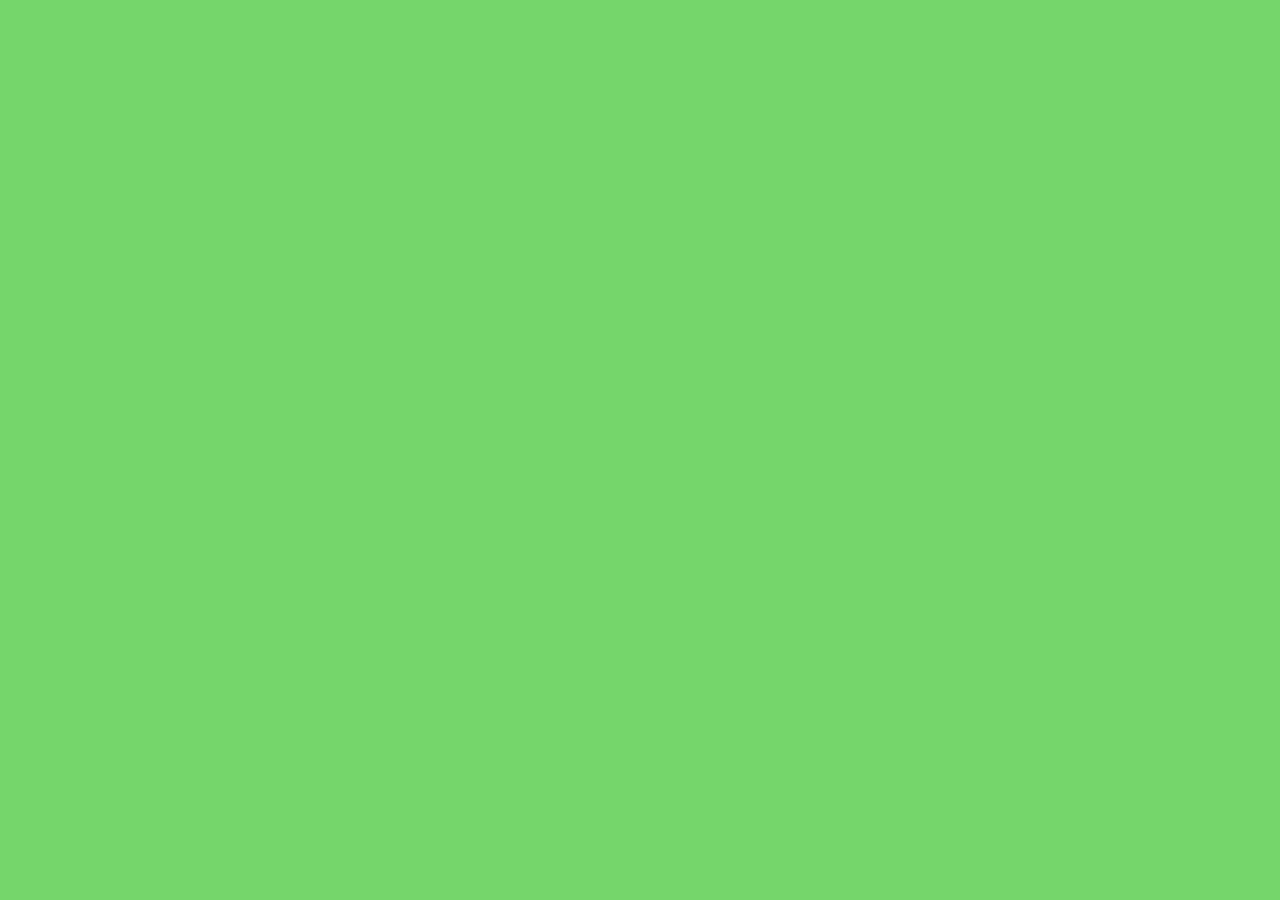
==== index.html @ c8e608a0 "Add files via upload" ====
<!DOCTYPE html>
<html lang="en">
<head>
  <meta charset="UTF-8">
  <meta name="viewport" content="width=device-width, initial-scale=1.0, viewport-fit=cover">
  <meta name="theme-color" content="#75d66b">
  <meta name="description" content="Animal Picture Guessing Game - an interactive English learning game for children ages 4-8">
  <title>Animal Adventure - Guess the Animal</title>
  <link rel="stylesheet" href="css/style.css">
</head>
<body>
  <main id="game-container" aria-label="Animal Picture Guessing Game"></main>

  <!-- Phaser is loaded from a public CDN. The game itself is hosted by your website. -->
  <script src="https://cdn.jsdelivr.net/npm/phaser@3.80.1/dist/phaser.min.js"></script>
  <script src="js/game.js"></script>
</body>
</html>
---- css/style.css ----
html, body {
  margin: 0;
  padding: 0;
  width: 100%;
  height: 100%;
  overflow: hidden;
  background: #75d66b;
  font-family: "Arial Rounded MT Bold", "Trebuchet MS", Arial, sans-serif;
}

body {
  -webkit-tap-highlight-color: transparent;
  touch-action: manipulation;
}

#game-container {
  width: 100vw;
  height: 100dvh;
  min-height: 100vh;
  display: flex;
  align-items: center;
  justify-content: center;
}

canvas {
  display: block;
  touch-action: manipulation;
}
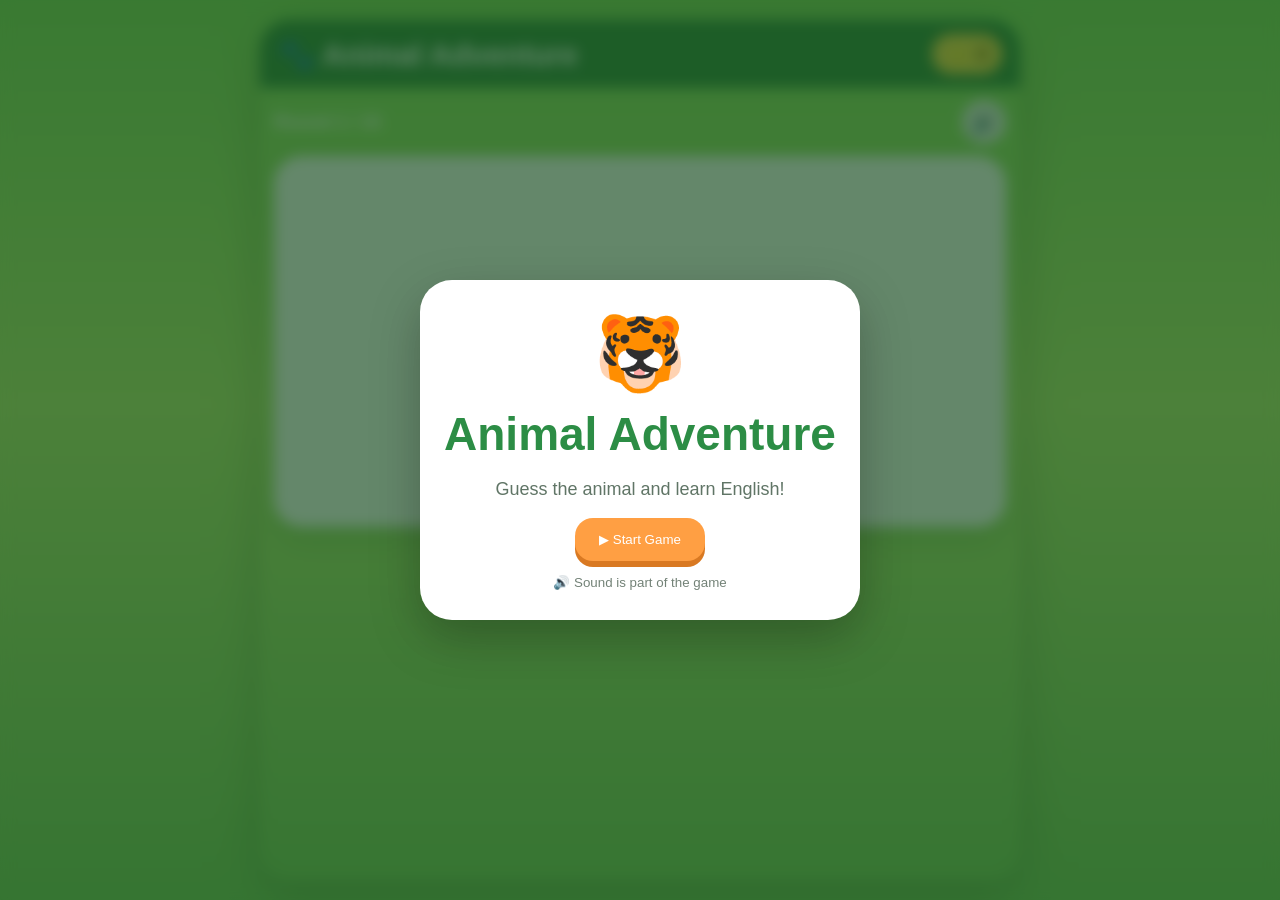
==== commit 135a8bf8: "Add files via upload" ====
--- a/index.html
+++ b/index.html
@@ -1,18 +1,38 @@
-<!DOCTYPE html>
+<!doctype html>
 <html lang="en">
 <head>
-  <meta charset="UTF-8">
-  <meta name="viewport" content="width=device-width, initial-scale=1.0, viewport-fit=cover">
-  <meta name="theme-color" content="#75d66b">
-  <meta name="description" content="Animal Picture Guessing Game - an interactive English learning game for children ages 4-8">
-  <title>Animal Adventure - Guess the Animal</title>
-  <link rel="stylesheet" href="css/style.css">
+<meta charset="UTF-8">
+<meta name="viewport" content="width=device-width,initial-scale=1,viewport-fit=cover">
+<meta name="theme-color" content="#58c957">
+<title>Animal Adventure 🐾</title>
+<link rel="stylesheet" href="css/style.css">
 </head>
 <body>
-  <main id="game-container" aria-label="Animal Picture Guessing Game"></main>
+<div class="game">
+<header><b>🐾 Animal Adventure</b><span>⭐ <strong id="score">0</strong></span></header>
+<main>
+<div class="progress"><span>Round <b id="round">1</b> / 10</span><button id="mute">🔊</button></div>
+<section class="card">
+<div id="art" class="art"></div>
+<button id="hear" class="hear">🔊 Hear the animal</button>
+<p>Listen and choose the correct word!</p>
+</section>
+<div id="answers" class="answers"></div>
+<div id="feedback" class="feedback"></div>
+</main>
+</div>
 
-  <!-- Phaser is loaded from a public CDN. The game itself is hosted by your website. -->
-  <script src="https://cdn.jsdelivr.net/npm/phaser@3.80.1/dist/phaser.min.js"></script>
-  <script src="js/game.js"></script>
-</body>
-</html>
+<div id="start" class="overlay"><div class="modal">
+<div class="big">🐯</div><h1>Animal Adventure</h1>
+<p>Guess the animal and learn English!</p>
+<button id="startBtn" class="primary">▶ Start Game</button>
+<small>🔊 Sound is part of the game</small>
+</div></div>
+
+<div id="done" class="overlay hidden"><div class="modal">
+<div id="stars" class="stars">⭐⭐⭐</div><h1>🎉 Great Job!</h1>
+<p id="message"></p><div class="final">Score: <b id="finalScore">0</b></div>
+<button id="again" class="primary">🔄 Play Again</button>
+</div></div>
+<script src="js/game.js"></script>
+</body></html>
--- a/css/style.css
+++ b/css/style.css
@@ -1,28 +1 @@
-html, body {
-  margin: 0;
-  padding: 0;
-  width: 100%;
-  height: 100%;
-  overflow: hidden;
-  background: #75d66b;
-  font-family: "Arial Rounded MT Bold", "Trebuchet MS", Arial, sans-serif;
-}
-
-body {
-  -webkit-tap-highlight-color: transparent;
-  touch-action: manipulation;
-}
-
-#game-container {
-  width: 100vw;
-  height: 100dvh;
-  min-height: 100vh;
-  display: flex;
-  align-items: center;
-  justify-content: center;
-}
-
-canvas {
-  display: block;
-  touch-action: manipulation;
-}
+*{box-sizing:border-box}body{margin:0;min-height:100vh;font-family:"Arial Rounded MT Bold","Trebuchet MS",Arial,sans-serif;color:#24402b;background:linear-gradient(#82d95c,#b9ec72 45%,#78c95c);overflow-x:hidden}.game{width:min(100%,760px);min-height:100vh;margin:auto}.game header{display:flex;justify-content:space-between;align-items:center;padding:14px 18px;color:#fff;background:#277a39e8;font-size:clamp(20px,5vw,30px)}header span{background:#ffd84d;color:#5d4a00;border-radius:99px;padding:8px 14px;font-size:20px}.progress{display:flex;justify-content:space-between;align-items:center;color:#fff;font-size:18px;font-weight:800;margin:12px 14px}.progress button{border:0;border-radius:50%;width:44px;height:44px;font-size:20px}.card{background:#fffF;border-radius:28px;padding:14px;text-align:center;margin:0 14px;box-shadow:0 10px 30px #1859222e}.art{width:min(78vw,350px);height:min(60vw,280px);margin:auto;display:grid;place-items:center}.art svg{width:100%;height:100%;filter:drop-shadow(0 8px 4px #0002)}.hear{border:0;background:#eaf9e7;color:#2c8d45;padding:10px 16px;border-radius:99px;font:900 16px inherit}.card p{margin:8px 0 2px;color:#607566}.answers{display:grid;grid-template-columns:1fr 1fr;gap:12px;margin:14px}.answer{min-height:68px;border:0;border-radius:20px;background:#fff;color:#24402b;font:900 clamp(18px,5vw,24px) inherit;box-shadow:0 6px #0002}.answer:active{transform:translateY(4px);box-shadow:0 2px #0002}.correct{background:#69df78!important}.wrong{background:#ff7478!important;color:#fff!important;animation:shake .42s}.feedback{min-height:55px;text-align:center;font-size:24px;font-weight:900}.good{color:#176c2b}.try{color:#9a2b2b}.overlay{position:fixed;inset:0;z-index:10;display:grid;place-items:center;background:#15491dA8;backdrop-filter:blur(7px);padding:20px}.hidden{display:none}.modal{width:min(92vw,440px);padding:30px 22px;text-align:center;background:#fff;border-radius:32px;box-shadow:0 18px 50px #0004}.big{font-size:74px}.modal h1{color:#2c8d45;font-size:clamp(30px,8vw,46px);margin:10px 0}.modal p{font-size:18px;color:#607566}.primary{border:0;background:#ff9f43;color:#fff;padding:14px 24px;border-radius:18px;font:900 21px inherit;box-shadow:0 6px #d97922}.modal small{display:block;margin-top:14px;color:#738277}.stars{font-size:44px}.final{font-size:25px;margin:16px 0 20px}@keyframes shake{0%,100%{transform:translateX(0)}20%{transform:translateX(-9px)}40%{transform:translateX(9px)}60%{transform:translateX(-7px)}80%{transform:translateX(7px)}}@media(max-width:420px){.art{height:230px}.answer{min-height:62px}.card{border-radius:24px}}@media(min-width:700px){body{padding:20px 0}.game{min-height:calc(100vh - 40px);border-radius:30px;overflow:hidden;box-shadow:0 12px 45px #0003}}
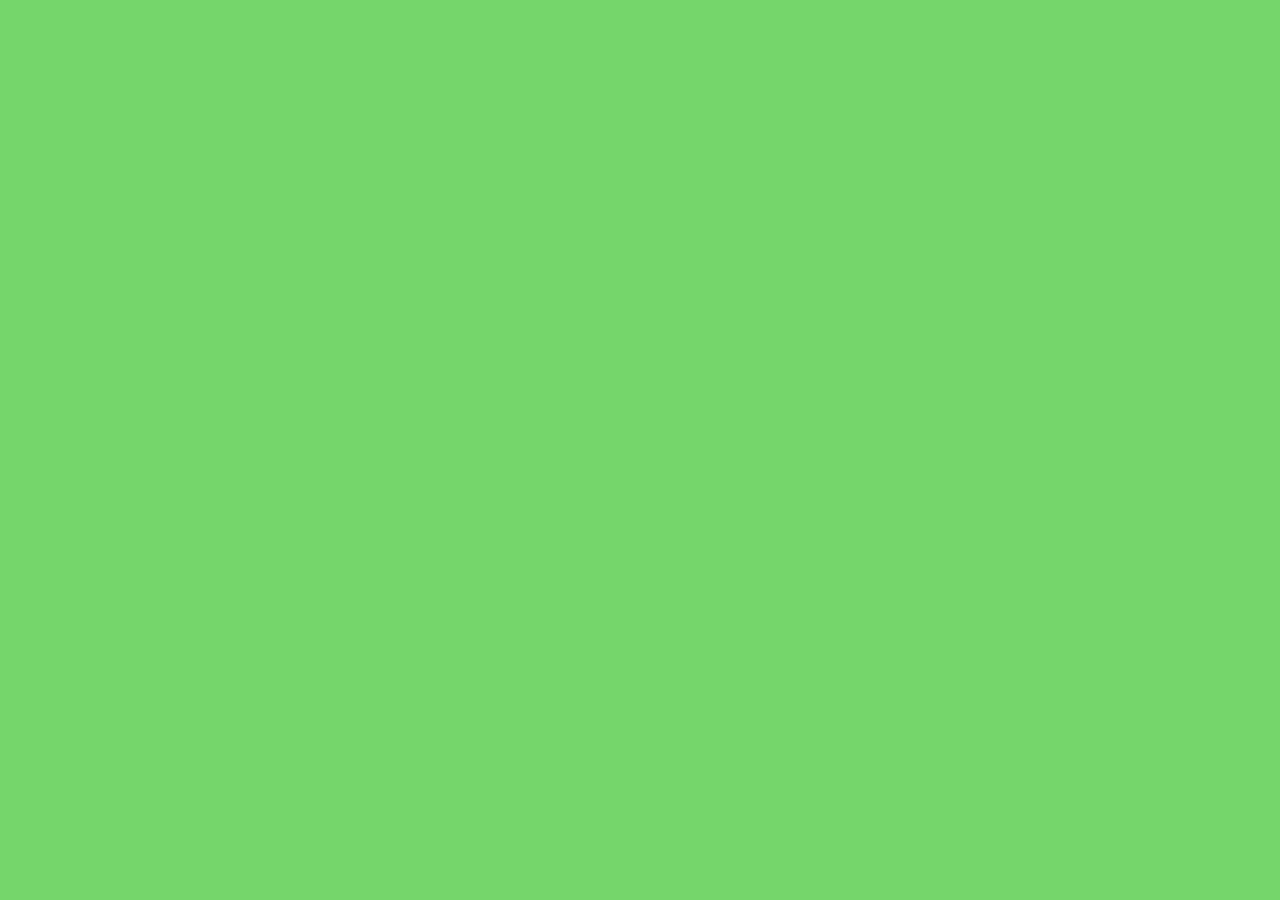
==== commit 3ca9aeb8: "Add files via upload" ====
--- a/index.html
+++ b/index.html
@@ -1,38 +1,18 @@
-<!doctype html>
+<!DOCTYPE html>
 <html lang="en">
 <head>
-<meta charset="UTF-8">
-<meta name="viewport" content="width=device-width,initial-scale=1,viewport-fit=cover">
-<meta name="theme-color" content="#58c957">
-<title>Animal Adventure 🐾</title>
-<link rel="stylesheet" href="css/style.css">
+  <meta charset="UTF-8">
+  <meta name="viewport" content="width=device-width, initial-scale=1.0, viewport-fit=cover">
+  <meta name="theme-color" content="#75d66b">
+  <meta name="description" content="Animal Picture Guessing Game - an interactive English learning game for children ages 4-8">
+  <title>Animal Adventure - Guess the Animal</title>
+  <link rel="stylesheet" href="css/style.css">
 </head>
 <body>
-<div class="game">
-<header><b>🐾 Animal Adventure</b><span>⭐ <strong id="score">0</strong></span></header>
-<main>
-<div class="progress"><span>Round <b id="round">1</b> / 10</span><button id="mute">🔊</button></div>
-<section class="card">
-<div id="art" class="art"></div>
-<button id="hear" class="hear">🔊 Hear the animal</button>
-<p>Listen and choose the correct word!</p>
-</section>
-<div id="answers" class="answers"></div>
-<div id="feedback" class="feedback"></div>
-</main>
-</div>
+  <main id="game-container" aria-label="Animal Picture Guessing Game"></main>
 
-<div id="start" class="overlay"><div class="modal">
-<div class="big">🐯</div><h1>Animal Adventure</h1>
-<p>Guess the animal and learn English!</p>
-<button id="startBtn" class="primary">▶ Start Game</button>
-<small>🔊 Sound is part of the game</small>
-</div></div>
-
-<div id="done" class="overlay hidden"><div class="modal">
-<div id="stars" class="stars">⭐⭐⭐</div><h1>🎉 Great Job!</h1>
-<p id="message"></p><div class="final">Score: <b id="finalScore">0</b></div>
-<button id="again" class="primary">🔄 Play Again</button>
-</div></div>
-<script src="js/game.js"></script>
-</body></html>+  <!-- Phaser is loaded from a public CDN. The game itself is hosted by your website. -->
+  <script src="https://cdn.jsdelivr.net/npm/phaser@3.80.1/dist/phaser.min.js"></script>
+  <script src="js/game.js"></script>
+</body>
+</html>
--- a/css/style.css
+++ b/css/style.css
@@ -1 +1,28 @@
-*{box-sizing:border-box}body{margin:0;min-height:100vh;font-family:"Arial Rounded MT Bold","Trebuchet MS",Arial,sans-serif;color:#24402b;background:linear-gradient(#82d95c,#b9ec72 45%,#78c95c);overflow-x:hidden}.game{width:min(100%,760px);min-height:100vh;margin:auto}.game header{display:flex;justify-content:space-between;align-items:center;padding:14px 18px;color:#fff;background:#277a39e8;font-size:clamp(20px,5vw,30px)}header span{background:#ffd84d;color:#5d4a00;border-radius:99px;padding:8px 14px;font-size:20px}.progress{display:flex;justify-content:space-between;align-items:center;color:#fff;font-size:18px;font-weight:800;margin:12px 14px}.progress button{border:0;border-radius:50%;width:44px;height:44px;font-size:20px}.card{background:#fffF;border-radius:28px;padding:14px;text-align:center;margin:0 14px;box-shadow:0 10px 30px #1859222e}.art{width:min(78vw,350px);height:min(60vw,280px);margin:auto;display:grid;place-items:center}.art svg{width:100%;height:100%;filter:drop-shadow(0 8px 4px #0002)}.hear{border:0;background:#eaf9e7;color:#2c8d45;padding:10px 16px;border-radius:99px;font:900 16px inherit}.card p{margin:8px 0 2px;color:#607566}.answers{display:grid;grid-template-columns:1fr 1fr;gap:12px;margin:14px}.answer{min-height:68px;border:0;border-radius:20px;background:#fff;color:#24402b;font:900 clamp(18px,5vw,24px) inherit;box-shadow:0 6px #0002}.answer:active{transform:translateY(4px);box-shadow:0 2px #0002}.correct{background:#69df78!important}.wrong{background:#ff7478!important;color:#fff!important;animation:shake .42s}.feedback{min-height:55px;text-align:center;font-size:24px;font-weight:900}.good{color:#176c2b}.try{color:#9a2b2b}.overlay{position:fixed;inset:0;z-index:10;display:grid;place-items:center;background:#15491dA8;backdrop-filter:blur(7px);padding:20px}.hidden{display:none}.modal{width:min(92vw,440px);padding:30px 22px;text-align:center;background:#fff;border-radius:32px;box-shadow:0 18px 50px #0004}.big{font-size:74px}.modal h1{color:#2c8d45;font-size:clamp(30px,8vw,46px);margin:10px 0}.modal p{font-size:18px;color:#607566}.primary{border:0;background:#ff9f43;color:#fff;padding:14px 24px;border-radius:18px;font:900 21px inherit;box-shadow:0 6px #d97922}.modal small{display:block;margin-top:14px;color:#738277}.stars{font-size:44px}.final{font-size:25px;margin:16px 0 20px}@keyframes shake{0%,100%{transform:translateX(0)}20%{transform:translateX(-9px)}40%{transform:translateX(9px)}60%{transform:translateX(-7px)}80%{transform:translateX(7px)}}@media(max-width:420px){.art{height:230px}.answer{min-height:62px}.card{border-radius:24px}}@media(min-width:700px){body{padding:20px 0}.game{min-height:calc(100vh - 40px);border-radius:30px;overflow:hidden;box-shadow:0 12px 45px #0003}}+html, body {
+  margin: 0;
+  padding: 0;
+  width: 100%;
+  height: 100%;
+  overflow: hidden;
+  background: #75d66b;
+  font-family: "Arial Rounded MT Bold", "Trebuchet MS", Arial, sans-serif;
+}
+
+body {
+  -webkit-tap-highlight-color: transparent;
+  touch-action: manipulation;
+}
+
+#game-container {
+  width: 100vw;
+  height: 100dvh;
+  min-height: 100vh;
+  display: flex;
+  align-items: center;
+  justify-content: center;
+}
+
+canvas {
+  display: block;
+  touch-action: manipulation;
+}
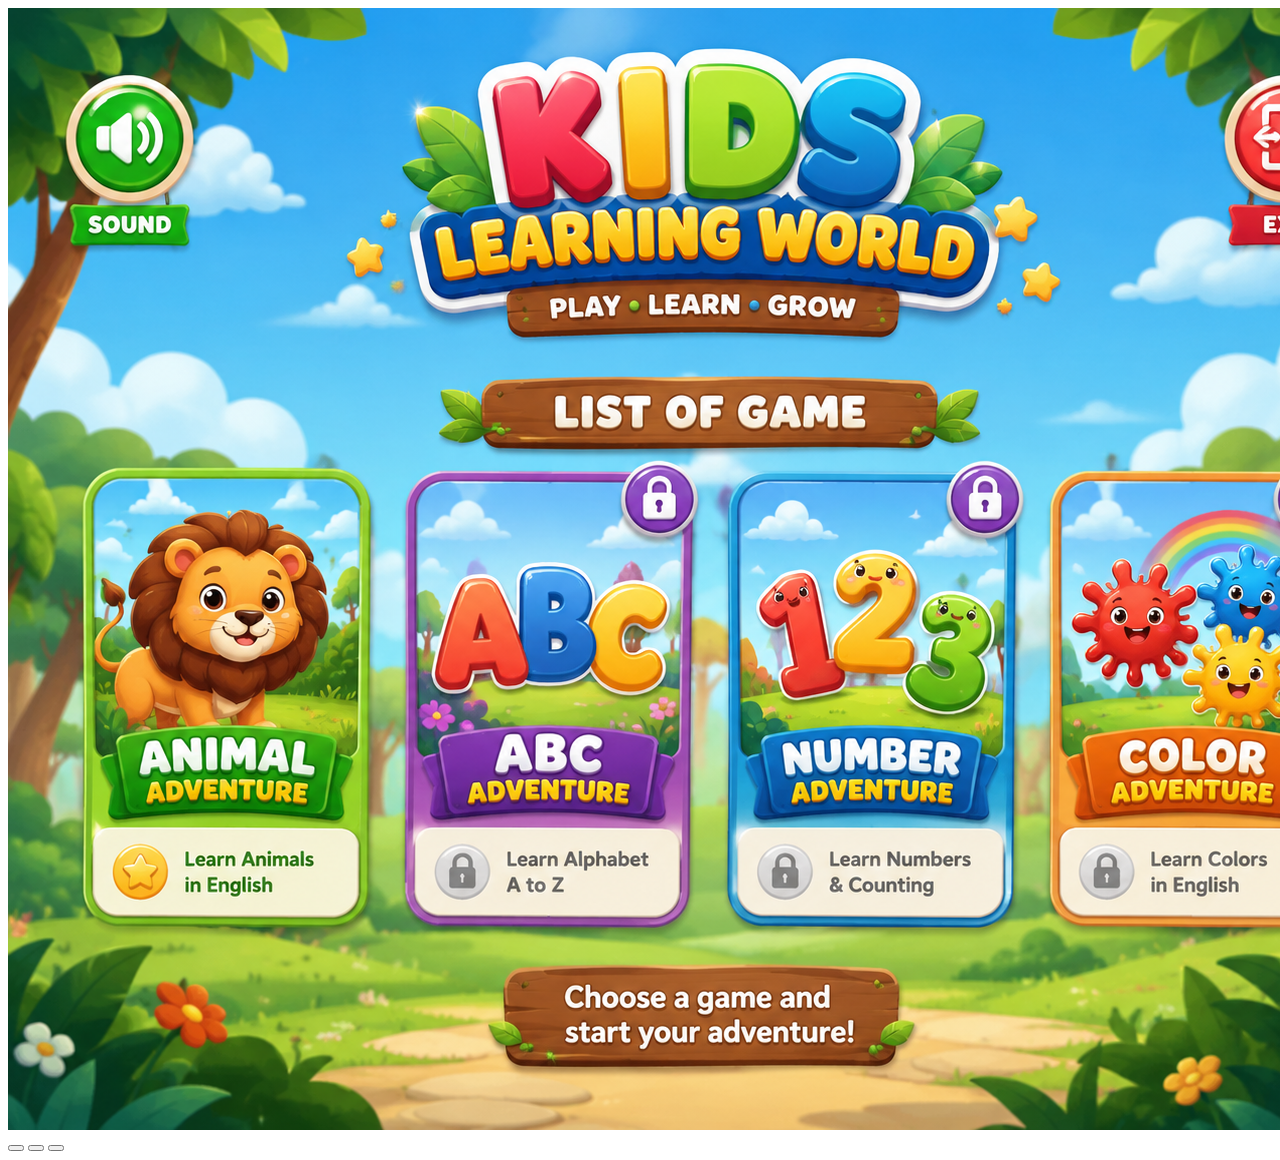
==== commit 0b7a5046: "Update index.html" ====
--- a/index.html
+++ b/index.html
@@ -1,18 +1,63 @@
 <!DOCTYPE html>
 <html lang="en">
+
 <head>
   <meta charset="UTF-8">
-  <meta name="viewport" content="width=device-width, initial-scale=1.0, viewport-fit=cover">
-  <meta name="theme-color" content="#75d66b">
-  <meta name="description" content="Animal Picture Guessing Game - an interactive English learning game for children ages 4-8">
-  <title>Animal Adventure - Guess the Animal</title>
-  <link rel="stylesheet" href="css/style.css">
+
+  <meta
+    name="viewport"
+    content="width=device-width, initial-scale=1.0, maximum-scale=1.0"
+  >
+
+  <title>Kids Learning World</title>
+
+  <link rel="stylesheet" href="css/home.css">
 </head>
+
 <body>
-  <main id="game-container" aria-label="Animal Picture Guessing Game"></main>
 
-  <!-- Phaser is loaded from a public CDN. The game itself is hosted by your website. -->
-  <script src="https://cdn.jsdelivr.net/npm/phaser@3.80.1/dist/phaser.min.js"></script>
-  <script src="js/game.js"></script>
+  <main class="home-screen">
+
+    <div class="home-stage">
+
+      <!-- THE ACTUAL DESIGN -->
+      <img
+        src="assets/ui/home-screen.png"
+        class="home-image"
+        alt="Kids Learning World"
+      >
+
+      <!-- =========================
+           INVISIBLE CLICK AREAS
+      ========================== -->
+
+      <!-- Sound -->
+      <button
+        id="soundButton"
+        class="hotspot sound-hotspot"
+        aria-label="Sound"
+      ></button>
+
+      <!-- Exit -->
+      <button
+        id="exitButton"
+        class="hotspot exit-hotspot"
+        aria-label="Exit"
+      ></button>
+
+      <!-- Animal Adventure -->
+      <button
+        id="animalAdventureButton"
+        class="hotspot animal-hotspot"
+        aria-label="Animal Adventure"
+      ></button>
+
+    </div>
+
+  </main>
+
+  <script src="js/home.js"></script>
+
 </body>
+
 </html>
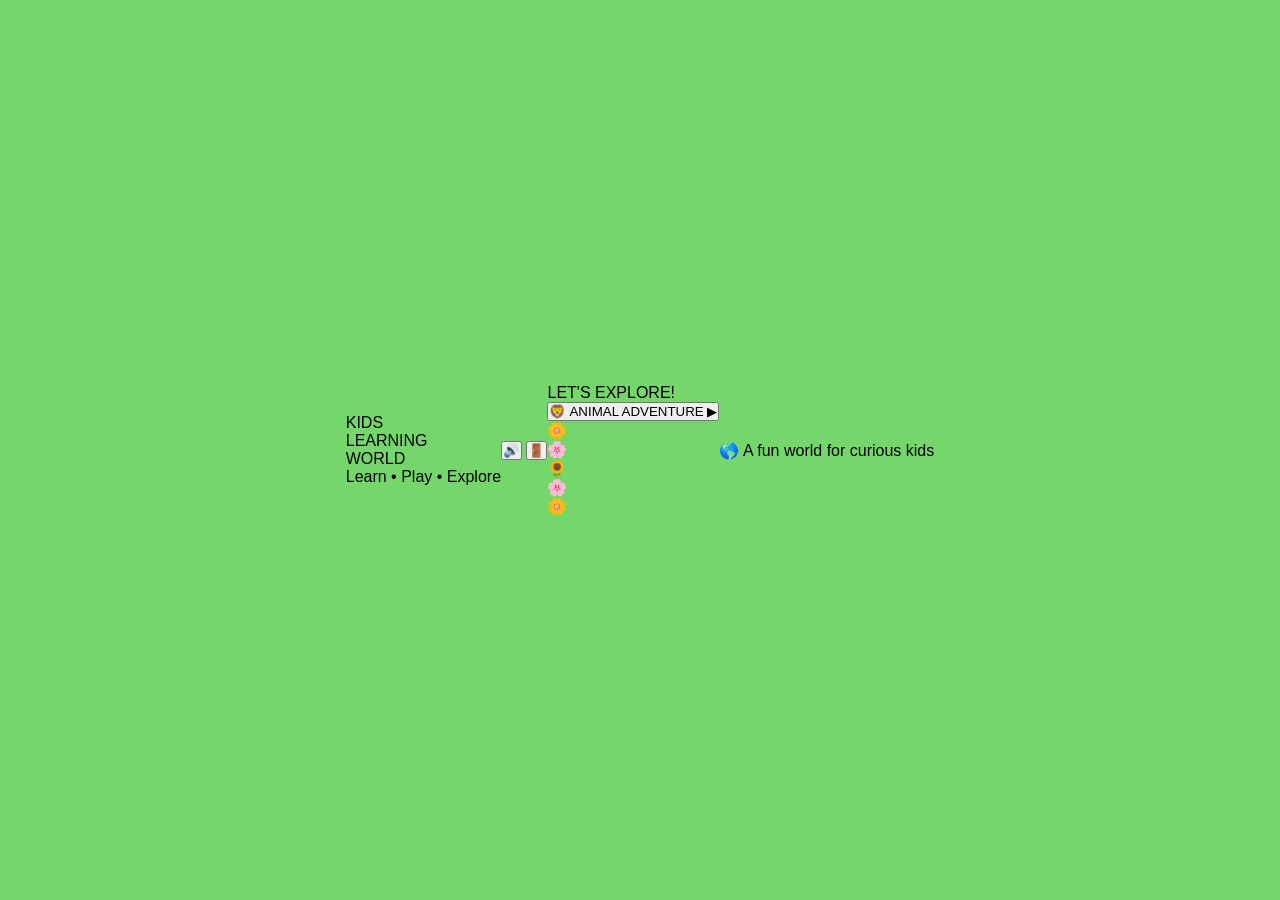
==== commit 99a5a3b4: "Update indexv2.html" ====
--- a/index.html
+++ b/index.html
@@ -18,44 +18,270 @@
 
   <main class="home-screen">
 
-    <div class="home-stage">
-
-      <!-- THE ACTUAL DESIGN -->
-      <img
-        src="assets/ui/home-screen.png"
-        class="home-image"
-        alt="Kids Learning World"
-      >
-
-      <!-- =========================
-           INVISIBLE CLICK AREAS
-      ========================== -->
-
-      <!-- Sound -->
+    <!-- =========================================
+         SKY
+    ========================================== -->
+
+    <div class="sky">
+
+      <div class="sun"></div>
+
+      <div class="cloud cloud-1">
+        <span></span>
+      </div>
+
+      <div class="cloud cloud-2">
+        <span></span>
+      </div>
+
+      <div class="cloud cloud-3">
+        <span></span>
+      </div>
+
+    </div>
+
+
+    <!-- =========================================
+         HEADER
+    ========================================== -->
+
+    <header class="game-header">
+
+      <div class="logo">
+
+        <div class="logo-kids">
+          KIDS
+        </div>
+
+        <div class="logo-learning">
+          LEARNING
+        </div>
+
+        <div class="logo-world">
+          WORLD
+        </div>
+
+      </div>
+
+      <div class="logo-subtitle">
+        Learn • Play • Explore
+      </div>
+
+    </header>
+
+
+    <!-- =========================================
+         TOP CONTROLS
+    ========================================== -->
+
+    <div class="top-controls">
+
       <button
         id="soundButton"
-        class="hotspot sound-hotspot"
+        class="control-button"
+        type="button"
         aria-label="Sound"
-      ></button>
-
-      <!-- Exit -->
+      >
+        <span class="control-icon">🔊</span>
+      </button>
+
       <button
         id="exitButton"
-        class="hotspot exit-hotspot"
+        class="control-button"
+        type="button"
         aria-label="Exit"
-      ></button>
-
-      <!-- Animal Adventure -->
-      <button
-        id="animalAdventureButton"
-        class="hotspot animal-hotspot"
-        aria-label="Animal Adventure"
-      ></button>
+      >
+        <span class="control-icon">🚪</span>
+      </button>
 
     </div>
 
+
+    <!-- =========================================
+         MAIN WORLD
+    ========================================== -->
+
+    <section class="world">
+
+
+      <!-- =====================================
+           DISTANT HILLS
+      ====================================== -->
+
+      <div class="hill hill-back"></div>
+
+      <div class="hill hill-middle"></div>
+
+      <div class="hill hill-front"></div>
+
+
+      <!-- =====================================
+           TREES
+      ====================================== -->
+
+      <div class="tree tree-left">
+
+        <div class="tree-crown">
+
+          <div class="leaf leaf-1"></div>
+          <div class="leaf leaf-2"></div>
+          <div class="leaf leaf-3"></div>
+          <div class="leaf leaf-4"></div>
+
+        </div>
+
+        <div class="tree-trunk"></div>
+
+      </div>
+
+
+      <div class="tree tree-right">
+
+        <div class="tree-crown">
+
+          <div class="leaf leaf-1"></div>
+          <div class="leaf leaf-2"></div>
+          <div class="leaf leaf-3"></div>
+          <div class="leaf leaf-4"></div>
+
+        </div>
+
+        <div class="tree-trunk"></div>
+
+      </div>
+
+
+      <!-- =====================================
+           LEFT ANIMAL
+      ====================================== -->
+
+      <div class="world-animal animal-lion">
+
+        <div class="animal-body">
+
+          <div class="lion-face">
+
+            <div class="lion-ear ear-left"></div>
+            <div class="lion-ear ear-right"></div>
+
+            <div class="lion-eye eye-left"></div>
+            <div class="lion-eye eye-right"></div>
+
+            <div class="lion-nose"></div>
+
+            <div class="lion-mouth"></div>
+
+          </div>
+
+        </div>
+
+      </div>
+
+
+      <!-- =====================================
+           RIGHT ANIMAL
+      ====================================== -->
+
+      <div class="world-animal animal-elephant">
+
+        <div class="elephant-body">
+
+          <div class="elephant-ear"></div>
+
+          <div class="elephant-eye"></div>
+
+          <div class="elephant-trunk"></div>
+
+        </div>
+
+      </div>
+
+
+      <!-- =====================================
+           MAIN MENU
+      ====================================== -->
+
+      <div class="main-menu">
+
+        <div class="welcome-text">
+          LET'S EXPLORE!
+        </div>
+
+        <button
+          id="animalAdventureButton"
+          class="adventure-button"
+          type="button"
+          aria-label="Animal Adventure"
+        >
+
+          <span class="adventure-icon">
+            🦁
+          </span>
+
+          <span class="adventure-content">
+
+            <span class="adventure-title">
+              ANIMAL
+            </span>
+
+            <span class="adventure-subtitle">
+              ADVENTURE
+            </span>
+
+          </span>
+
+          <span class="adventure-arrow">
+            ▶
+          </span>
+
+        </button>
+
+      </div>
+
+
+      <!-- =====================================
+           FLOWERS
+      ====================================== -->
+
+      <div class="flower flower-1">🌼</div>
+      <div class="flower flower-2">🌸</div>
+      <div class="flower flower-3">🌻</div>
+      <div class="flower flower-4">🌸</div>
+      <div class="flower flower-5">🌼</div>
+
+
+      <!-- =====================================
+           GROUND
+      ====================================== -->
+
+      <div class="ground">
+
+        <div class="grass grass-1"></div>
+        <div class="grass grass-2"></div>
+        <div class="grass grass-3"></div>
+        <div class="grass grass-4"></div>
+        <div class="grass grass-5"></div>
+
+      </div>
+
+    </section>
+
+
+    <!-- =========================================
+         FOOTER
+    ========================================== -->
+
+    <footer class="game-footer">
+
+      <span>
+        🌎 A fun world for curious kids
+      </span>
+
+    </footer>
+
   </main>
 
+
   <script src="js/home.js"></script>
 
 </body>
--- a/css/home.css
+++ b/css/home.css
@@ -0,0 +1,167 @@
+* {
+  box-sizing: border-box;
+  margin: 0;
+  padding: 0;
+}
+
+html,
+body {
+  width: 100%;
+  height: 100%;
+  overflow: hidden;
+}
+
+body {
+  background: #75d66b;
+  font-family:
+    "Arial Rounded MT Bold",
+    "Trebuchet MS",
+    Arial,
+    sans-serif;
+}
+
+/* =====================================
+   HOME SCREEN
+===================================== */
+
+.home-screen {
+  width: 100vw;
+  height: 100vh;
+
+  display: flex;
+  align-items: center;
+  justify-content: center;
+
+  overflow: hidden;
+}
+
+/* =====================================
+   DESIGN STAGE
+===================================== */
+
+.home-stage {
+  position: relative;
+
+  width: 100vw;
+  height: 100vh;
+
+  display: flex;
+  align-items: center;
+  justify-content: center;
+}
+
+/* =====================================
+   ACTUAL DESIGN IMAGE
+===================================== */
+
+.home-image {
+  display: block;
+
+  width: 100%;
+  height: 100%;
+
+  object-fit: contain;
+
+  user-select: none;
+  -webkit-user-drag: none;
+
+  pointer-events: none;
+}
+
+/* =====================================
+   INVISIBLE CLICK AREAS
+===================================== */
+
+.hotspot {
+  position: absolute;
+
+  border: none;
+  background: transparent;
+
+  padding: 0;
+  margin: 0;
+
+  cursor: pointer;
+
+  z-index: 10;
+
+  outline: none;
+}
+
+/*
+  IMPORTANT:
+  These areas are transparent.
+  They don't change the visual design.
+*/
+
+/* -------------------------
+   SOUND
+------------------------- */
+
+.sound-hotspot {
+  left: 3%;
+  top: 3%;
+
+  width: 10%;
+  height: 14%;
+}
+
+/* -------------------------
+   EXIT
+------------------------- */
+
+.exit-hotspot {
+  right: 3%;
+  top: 3%;
+
+  width: 10%;
+  height: 14%;
+}
+
+/* -------------------------
+   ANIMAL ADVENTURE
+------------------------- */
+
+.animal-hotspot {
+  left: 8%;
+  top: 42%;
+
+  width: 19%;
+  height: 42%;
+}
+
+/* =====================================
+   MOBILE
+===================================== */
+
+@media (max-width: 700px) {
+
+  .home-stage {
+    width: 100vw;
+    height: 100vh;
+  }
+
+  .sound-hotspot {
+    left: 2%;
+    top: 2%;
+
+    width: 15%;
+    height: 15%;
+  }
+
+  .exit-hotspot {
+    right: 2%;
+    top: 2%;
+
+    width: 15%;
+    height: 15%;
+  }
+
+  .animal-hotspot {
+    left: 6%;
+    top: 40%;
+
+    width: 42%;
+    height: 30%;
+  }
+}
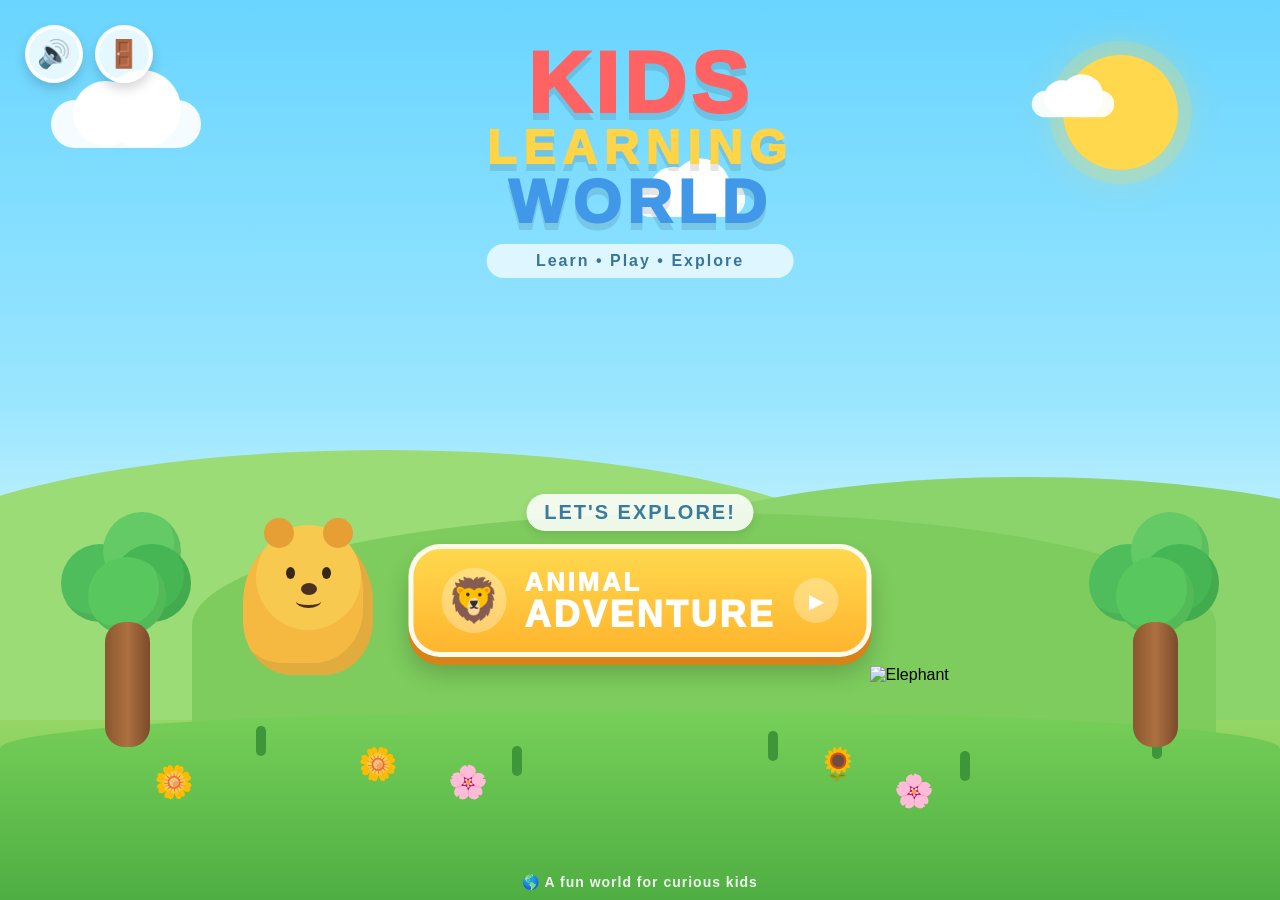
==== commit a79604e7: "update animal elephant" ====
--- a/index.html
+++ b/index.html
@@ -182,19 +182,15 @@
            RIGHT ANIMAL
       ====================================== -->
 
-      <div class="world-animal animal-elephant">
-
-        <div class="elephant-body">
-
-          <div class="elephant-ear"></div>
-
-          <div class="elephant-eye"></div>
-
-          <div class="elephant-trunk"></div>
-
-        </div>
-
-      </div>
+<div class="world-animal animal-elephant">
+
+  <img
+    src="assets/ui/animals/elephant.png"
+    class="elephant-image"
+    alt="Elephant"
+  >
+
+</div>
 
 
       <!-- =====================================
--- a/css/home.css
+++ b/css/home.css
@@ -1,167 +1,1499 @@
+/* =========================================================
+   KIDS LEARNING WORLD
+   HOME SCREEN
+   HTML + CSS VERSION
+========================================================= */
+
+
+/* =========================================================
+   RESET
+========================================================= */
+
 * {
   box-sizing: border-box;
   margin: 0;
   padding: 0;
 }
 
+
 html,
 body {
   width: 100%;
   height: 100%;
+}
+
+
+body {
+  font-family:
+    Arial,
+    Helvetica,
+    sans-serif;
+
   overflow: hidden;
 }
 
-body {
-  background: #75d66b;
-  font-family:
-    "Arial Rounded MT Bold",
-    "Trebuchet MS",
-    Arial,
-    sans-serif;
-}
-
-/* =====================================
+
+/* =========================================================
    HOME SCREEN
-===================================== */
+========================================================= */
 
 .home-screen {
-  width: 100vw;
+
+  position: relative;
+
+  width: 100%;
   height: 100vh;
 
+  min-height: 600px;
+
+  overflow: hidden;
+
+  background:
+    linear-gradient(
+      180deg,
+      #69d5ff 0%,
+      #9be6ff 45%,
+      #d9f7ff 70%,
+      #a8df72 70%,
+      #6fc450 100%
+    );
+
+}
+
+
+/* =========================================================
+   SKY
+========================================================= */
+
+.sky {
+
+  position: absolute;
+
+  inset: 0;
+
+  pointer-events: none;
+
+  overflow: hidden;
+
+}
+
+
+/* =========================================================
+   SUN
+========================================================= */
+
+.sun {
+
+  position: absolute;
+
+  width: 115px;
+  height: 115px;
+
+  top: 55px;
+  right: 8%;
+
+  border-radius: 50%;
+
+  background: #ffd84d;
+
+  box-shadow:
+    0 0 0 14px rgba(255, 216, 77, 0.18),
+    0 0 45px rgba(255, 216, 77, 0.45);
+
+}
+
+
+/* =========================================================
+   CLOUDS
+========================================================= */
+
+.cloud {
+
+  position: absolute;
+
+  width: 150px;
+  height: 48px;
+
+  border-radius: 50px;
+
+  background: rgba(255, 255, 255, 0.92);
+
+  animation:
+    cloudFloat 20s ease-in-out infinite;
+
+}
+
+
+.cloud::before,
+.cloud::after,
+.cloud span {
+
+  content: "";
+
+  position: absolute;
+
+  display: block;
+
+  border-radius: 50%;
+
+  background: #ffffff;
+
+}
+
+
+.cloud::before {
+
+  width: 65px;
+  height: 65px;
+
+  left: 22px;
+  bottom: 2px;
+
+}
+
+
+.cloud::after {
+
+  width: 78px;
+  height: 78px;
+
+  right: 20px;
+  bottom: 0;
+
+}
+
+
+.cloud span {
+
+  width: 50px;
+  height: 50px;
+
+  left: 62px;
+  bottom: 15px;
+
+}
+
+
+.cloud-1 {
+
+  top: 100px;
+  left: 4%;
+
+}
+
+
+.cloud-2 {
+
+  top: 175px;
+  left: 48%;
+
+  transform: scale(0.75);
+
+  animation-duration: 27s;
+
+}
+
+
+.cloud-3 {
+
+  top: 80px;
+  left: 78%;
+
+  transform: scale(0.55);
+
+  animation-duration: 24s;
+
+}
+
+
+@keyframes cloudFloat {
+
+  0%,
+  100% {
+
+    transform:
+      translateX(-25px);
+
+  }
+
+  50% {
+
+    transform:
+      translateX(45px);
+
+  }
+
+}
+
+
+/* =========================================================
+   HEADER / LOGO
+========================================================= */
+
+.game-header {
+
+  position: absolute;
+
+  top: 5%;
+
+  left: 50%;
+
+  transform: translateX(-50%);
+
+  z-index: 50;
+
+  text-align: center;
+
+  user-select: none;
+
+}
+
+
+.logo {
+
+  line-height: 0.9;
+
+  filter:
+    drop-shadow(
+      0 7px 0 rgba(0, 0, 0, 0.10)
+    );
+
+}
+
+
+.logo-kids {
+
+  font-size:
+    clamp(48px, 7vw, 86px);
+
+  font-weight: 1000;
+
+  letter-spacing: 5px;
+
+  color: #ff6262;
+
+}
+
+
+.logo-learning {
+
+  margin-top: 4px;
+
+  font-size:
+    clamp(28px, 4vw, 48px);
+
+  font-weight: 1000;
+
+  letter-spacing: 7px;
+
+  color: #ffd447;
+
+}
+
+
+.logo-world {
+
+  margin-top: 4px;
+
+  font-size:
+    clamp(36px, 5vw, 62px);
+
+  font-weight: 1000;
+
+  letter-spacing: 6px;
+
+  color: #4298e8;
+
+}
+
+
+.logo-subtitle {
+
+  margin-top: 15px;
+
+  padding: 8px 18px;
+
+  border-radius: 30px;
+
+  background: rgba(255, 255, 255, 0.72);
+
+  color: #39749a;
+
+  font-size:
+    clamp(11px, 1.3vw, 16px);
+
+  font-weight: 800;
+
+  letter-spacing: 2px;
+
+}
+
+
+/* =========================================================
+   TOP CONTROLS
+========================================================= */
+
+.top-controls {
+
+  position: absolute;
+
+  top: 25px;
+  left: 25px;
+
   display: flex;
+
+  gap: 12px;
+
+  z-index: 100;
+
+}
+
+
+.control-button {
+
+  width: 58px;
+  height: 58px;
+
+  border: 4px solid rgba(255, 255, 255, 0.85);
+
+  border-radius: 50%;
+
+  background: rgba(255, 255, 255, 0.82);
+
+  cursor: pointer;
+
+  box-shadow:
+    0 6px 12px rgba(0, 0, 0, 0.16);
+
+  transition:
+    transform 0.15s ease,
+    box-shadow 0.15s ease;
+
+}
+
+
+.control-icon {
+
+  display: flex;
+
   align-items: center;
   justify-content: center;
 
-  overflow: hidden;
-}
-
-/* =====================================
-   DESIGN STAGE
-===================================== */
-
-.home-stage {
+  width: 100%;
+  height: 100%;
+
+  font-size: 27px;
+
+}
+
+
+.control-button:hover {
+
+  transform: scale(1.12);
+
+  box-shadow:
+    0 8px 17px rgba(0, 0, 0, 0.20);
+
+}
+
+
+.control-button:active {
+
+  transform: scale(0.94);
+
+}
+
+
+/* =========================================================
+   WORLD
+========================================================= */
+
+.world {
+
+  position: absolute;
+
+  inset: 0;
+
+  z-index: 10;
+
+}
+
+
+/* =========================================================
+   HILLS
+========================================================= */
+
+.hill {
+
+  position: absolute;
+
+  border-radius: 50% 50% 0 0;
+
+}
+
+
+.hill-back {
+
+  width: 80%;
+  height: 30%;
+
+  left: -10%;
+  bottom: 20%;
+
+  background: #9bdc76;
+
+}
+
+
+.hill-middle {
+
+  width: 70%;
+  height: 27%;
+
+  right: -15%;
+  bottom: 20%;
+
+  background: #8bd36b;
+
+}
+
+
+.hill-front {
+
+  width: 80%;
+  height: 25%;
+
+  left: 15%;
+  bottom: 18%;
+
+  background: #7dcc5d;
+
+}
+
+
+/* =========================================================
+   TREES
+========================================================= */
+
+.tree {
+
+  position: absolute;
+
+  bottom: 17%;
+
+  width: 150px;
+  height: 240px;
+
+  z-index: 30;
+
+}
+
+
+.tree-left {
+
+  left: 4%;
+
+}
+
+
+.tree-right {
+
+  right: 4%;
+
+}
+
+
+.tree-trunk {
+
+  position: absolute;
+
+  left: 54px;
+  bottom: 0;
+
+  width: 45px;
+  height: 125px;
+
+  border-radius: 20px;
+
+  background:
+    linear-gradient(
+      90deg,
+      #8a572f,
+      #ad7040,
+      #7b4b2b
+    );
+
+}
+
+
+.tree-crown {
+
+  position: absolute;
+
+  width: 130px;
+  height: 130px;
+
+  left: 10px;
+  top: 5px;
+
+}
+
+
+.leaf {
+
+  position: absolute;
+
+  width: 78px;
+  height: 78px;
+
+  border-radius: 50%;
+
+  background: #50bd5c;
+
+  box-shadow:
+    inset -7px -8px 0 rgba(0, 0, 0, 0.06);
+
+}
+
+
+.leaf-1 {
+
+  left: 0;
+  top: 32px;
+
+}
+
+
+.leaf-2 {
+
+  left: 42px;
+  top: 0;
+
+  background: #63ca66;
+
+}
+
+
+.leaf-3 {
+
+  right: 0;
+  top: 32px;
+
+  background: #45b653;
+
+}
+
+
+.leaf-4 {
+
+  left: 27px;
+  top: 45px;
+
+  background: #57c75e;
+
+}
+
+
+/* =========================================================
+   ANIMAL BASE
+========================================================= */
+
+.world-animal {
+
+  position: absolute;
+
+  z-index: 45;
+
+  animation:
+    animalBounce 3s ease-in-out infinite;
+
+}
+
+
+@keyframes animalBounce {
+
+  0%,
+  100% {
+
+    transform:
+      translateY(0);
+
+  }
+
+  50% {
+
+    transform:
+      translateY(-10px);
+
+  }
+
+}
+
+
+/* =========================================================
+   LION
+========================================================= */
+
+.animal-lion {
+
+  left: 19%;
+
+  bottom: 25%;
+
+}
+
+
+.animal-body {
+
   position: relative;
 
-  width: 100vw;
-  height: 100vh;
+  width: 130px;
+  height: 145px;
+
+  border-radius:
+    60% 60% 45% 45%;
+
+  background: #f5b942;
+
+  box-shadow:
+    inset -10px -12px 0 rgba(0, 0, 0, 0.08);
+
+}
+
+
+.lion-face {
+
+  position: absolute;
+
+  width: 105px;
+  height: 105px;
+
+  top: -5px;
+  left: 13px;
+
+  border-radius: 50%;
+
+  background: #f8c94f;
+
+}
+
+
+.lion-ear {
+
+  position: absolute;
+
+  width: 30px;
+  height: 30px;
+
+  top: -7px;
+
+  border-radius: 50%;
+
+  background: #e69f35;
+
+}
+
+
+.ear-left {
+
+  left: 8px;
+
+}
+
+
+.ear-right {
+
+  right: 8px;
+
+}
+
+
+.lion-eye {
+
+  position: absolute;
+
+  width: 9px;
+  height: 12px;
+
+  top: 42px;
+
+  border-radius: 50%;
+
+  background: #382719;
+
+}
+
+
+.eye-left {
+
+  left: 30px;
+
+}
+
+
+.eye-right {
+
+  right: 30px;
+
+}
+
+
+.lion-nose {
+
+  position: absolute;
+
+  width: 16px;
+  height: 12px;
+
+  left: 45px;
+  top: 58px;
+
+  border-radius: 50%;
+
+  background: #493021;
+
+}
+
+
+.lion-mouth {
+
+  position: absolute;
+
+  width: 25px;
+  height: 13px;
+
+  left: 40px;
+  top: 70px;
+
+  border-bottom:
+    3px solid #493021;
+
+  border-radius: 50%;
+
+}
+
+
+/* =========================================================
+   ELEPHANT
+========================================================= */
+
+.animal-elephant {
+
+  right: 18%;
+
+  bottom: 24%;
+
+  animation-delay: 1.2s;
+
+}
+
+
+.elephant-image {
+
+  display: block;
+
+  width: 180px;
+  height: auto;
+
+  object-fit: contain;
+
+  user-select: none;
+  -webkit-user-drag: none;
+
+  pointer-events: none;
+
+}
+
+
+/* =========================================================
+   MAIN MENU
+========================================================= */
+
+.main-menu {
+
+  position: absolute;
+
+  left: 50%;
+
+  bottom: 27%;
+
+  transform: translateX(-50%);
+
+  z-index: 70;
 
   display: flex;
+
+  flex-direction: column;
+
+  align-items: center;
+
+}
+
+
+.welcome-text {
+
+  margin-bottom: 13px;
+
+  padding: 7px 18px;
+
+  border-radius: 25px;
+
+  background: rgba(255, 255, 255, 0.86);
+
+  color: #397a9d;
+
+  font-size:
+    clamp(14px, 1.8vw, 20px);
+
+  font-weight: 900;
+
+  letter-spacing: 2px;
+
+  box-shadow:
+    0 4px 10px rgba(0, 0, 0, 0.10);
+
+}
+
+
+/* =========================================================
+   ADVENTURE BUTTON
+========================================================= */
+
+.adventure-button {
+
+  position: relative;
+
+  display: flex;
+
+  align-items: center;
+
+  gap: 18px;
+
+  min-width: 390px;
+
+  padding: 19px 28px;
+
+  border: 5px solid rgba(255, 255, 255, 0.90);
+
+  border-radius: 32px;
+
+  background:
+    linear-gradient(
+      180deg,
+      #ffd84d 0%,
+      #ffb52e 100%
+    );
+
+  color: white;
+
+  cursor: pointer;
+
+  box-shadow:
+    0 8px 0 #d98217,
+    0 16px 25px rgba(0, 0, 0, 0.20);
+
+  transition:
+    transform 0.15s ease,
+    box-shadow 0.15s ease;
+
+}
+
+
+.adventure-button:hover {
+
+  transform:
+    translateY(-5px)
+    scale(1.03);
+
+  box-shadow:
+    0 13px 0 #d98217,
+    0 20px 30px rgba(0, 0, 0, 0.22);
+
+}
+
+
+.adventure-button:active {
+
+  transform:
+    translateY(4px);
+
+  box-shadow:
+    0 3px 0 #d98217,
+    0 7px 12px rgba(0, 0, 0, 0.15);
+
+}
+
+
+.adventure-icon {
+
+  display: flex;
+
   align-items: center;
   justify-content: center;
-}
-
-/* =====================================
-   ACTUAL DESIGN IMAGE
-===================================== */
-
-.home-image {
-  display: block;
+
+  width: 65px;
+  height: 65px;
+
+  border-radius: 50%;
+
+  background: rgba(255, 255, 255, 0.30);
+
+  font-size: 43px;
+
+}
+
+
+.adventure-content {
+
+  display: flex;
+
+  flex-direction: column;
+
+  align-items: flex-start;
+
+  flex: 1;
+
+}
+
+
+.adventure-title {
+
+  font-size:
+    clamp(18px, 2vw, 26px);
+
+  font-weight: 1000;
+
+  letter-spacing: 3px;
+
+}
+
+
+.adventure-subtitle {
+
+  font-size:
+    clamp(25px, 3vw, 36px);
+
+  font-weight: 1000;
+
+  letter-spacing: 3px;
+
+  line-height: 1;
+
+}
+
+
+.adventure-arrow {
+
+  display: flex;
+
+  align-items: center;
+  justify-content: center;
+
+  width: 45px;
+  height: 45px;
+
+  border-radius: 50%;
+
+  background: rgba(255, 255, 255, 0.30);
+
+  font-size: 20px;
+
+}
+
+
+/* =========================================================
+   FLOWERS
+========================================================= */
+
+.flower {
+
+  position: absolute;
+
+  z-index: 55;
+
+  font-size: 32px;
+
+  animation:
+    flowerFloat 2.5s ease-in-out infinite;
+
+}
+
+
+.flower-1 {
+
+  left: 28%;
+
+  bottom: 13%;
+
+}
+
+
+.flower-2 {
+
+  left: 35%;
+
+  bottom: 11%;
+
+  animation-delay: 0.5s;
+
+}
+
+
+.flower-3 {
+
+  right: 33%;
+
+  bottom: 13%;
+
+  animation-delay: 0.9s;
+
+}
+
+
+.flower-4 {
+
+  right: 27%;
+
+  bottom: 10%;
+
+  animation-delay: 1.3s;
+
+}
+
+
+.flower-5 {
+
+  left: 12%;
+
+  bottom: 11%;
+
+  animation-delay: 1.7s;
+
+}
+
+
+@keyframes flowerFloat {
+
+  0%,
+  100% {
+
+    transform:
+      translateY(0);
+
+  }
+
+  50% {
+
+    transform:
+      translateY(-5px);
+
+  }
+
+}
+
+
+/* =========================================================
+   GROUND
+========================================================= */
+
+.ground {
+
+  position: absolute;
+
+  left: 0;
+  bottom: 0;
 
   width: 100%;
-  height: 100%;
-
-  object-fit: contain;
-
-  user-select: none;
-  -webkit-user-drag: none;
-
-  pointer-events: none;
-}
-
-/* =====================================
-   INVISIBLE CLICK AREAS
-===================================== */
-
-.hotspot {
-  position: absolute;
-
-  border: none;
-  background: transparent;
-
-  padding: 0;
-  margin: 0;
-
-  cursor: pointer;
-
-  z-index: 10;
-
-  outline: none;
-}
-
-/*
-  IMPORTANT:
-  These areas are transparent.
-  They don't change the visual design.
-*/
-
-/* -------------------------
-   SOUND
-------------------------- */
-
-.sound-hotspot {
-  left: 3%;
-  top: 3%;
-
-  width: 10%;
-  height: 14%;
-}
-
-/* -------------------------
-   EXIT
-------------------------- */
-
-.exit-hotspot {
-  right: 3%;
-  top: 3%;
-
-  width: 10%;
-  height: 14%;
-}
-
-/* -------------------------
-   ANIMAL ADVENTURE
-------------------------- */
-
-.animal-hotspot {
-  left: 8%;
-  top: 42%;
-
-  width: 19%;
-  height: 42%;
-}
-
-/* =====================================
+  height: 21%;
+
+  z-index: 20;
+
+  background:
+    linear-gradient(
+      180deg,
+      #76cf58,
+      #4fae43
+    );
+
+  border-radius:
+    50% 50% 0 0 /
+    20% 20% 0 0;
+
+}
+
+
+.grass {
+
+  position: absolute;
+
+  width: 10px;
+  height: 30px;
+
+  border-radius: 10px;
+
+  background: #3d963a;
+
+  transform-origin: bottom;
+
+  animation:
+    grassMove 2s ease-in-out infinite;
+
+}
+
+
+.grass-1 {
+
+  left: 20%;
+
+  top: 15px;
+
+}
+
+
+.grass-2 {
+
+  left: 40%;
+
+  top: 35px;
+
+  animation-delay: 0.4s;
+
+}
+
+
+.grass-3 {
+
+  left: 60%;
+
+  top: 20px;
+
+  animation-delay: 0.8s;
+
+}
+
+
+.grass-4 {
+
+  left: 75%;
+
+  top: 40px;
+
+  animation-delay: 1.2s;
+
+}
+
+
+.grass-5 {
+
+  left: 90%;
+
+  top: 18px;
+
+  animation-delay: 1.6s;
+
+}
+
+
+@keyframes grassMove {
+
+  0%,
+  100% {
+
+    transform:
+      rotate(-8deg);
+
+  }
+
+  50% {
+
+    transform:
+      rotate(8deg);
+
+  }
+
+}
+
+
+/* =========================================================
+   FOOTER
+========================================================= */
+
+.game-footer {
+
+  position: absolute;
+
+  bottom: 10px;
+
+  left: 50%;
+
+  transform:
+    translateX(-50%);
+
+  z-index: 90;
+
+  color: rgba(255, 255, 255, 0.90);
+
+  font-size:
+    clamp(10px, 1.2vw, 14px);
+
+  font-weight: 700;
+
+  letter-spacing: 1px;
+
+  white-space: nowrap;
+
+}
+
+
+/* =========================================================
+   TABLET
+========================================================= */
+
+@media (max-width: 900px) {
+
+  .tree {
+
+    transform: scale(0.75);
+
+    transform-origin: bottom;
+
+  }
+
+
+  .animal-lion {
+
+    left: 10%;
+
+  }
+
+
+  .animal-elephant {
+
+    right: 10%;
+
+  }
+
+
+  .adventure-button {
+
+    min-width: 340px;
+
+  }
+
+}
+
+
+/* =========================================================
    MOBILE
-===================================== */
-
-@media (max-width: 700px) {
-
-  .home-stage {
-    width: 100vw;
-    height: 100vh;
-  }
-
-  .sound-hotspot {
-    left: 2%;
-    top: 2%;
-
-    width: 15%;
-    height: 15%;
-  }
-
-  .exit-hotspot {
-    right: 2%;
-    top: 2%;
-
-    width: 15%;
-    height: 15%;
-  }
-
-  .animal-hotspot {
-    left: 6%;
-    top: 40%;
-
-    width: 42%;
-    height: 30%;
-  }
-}+========================================================= */
+
+@media (max-width: 650px) {
+
+  .home-screen {
+
+    min-height: 500px;
+
+  }
+
+
+  .sun {
+
+    width: 70px;
+    height: 70px;
+
+    top: 25px;
+    right: 25px;
+
+  }
+
+
+  .top-controls {
+
+    top: 15px;
+    left: 15px;
+
+  }
+
+
+  .control-button {
+
+    width: 48px;
+    height: 48px;
+
+  }
+
+
+  .control-icon {
+
+    font-size: 21px;
+
+  }
+
+
+  .game-header {
+
+    top: 8%;
+
+  }
+
+
+  .logo-kids {
+
+    letter-spacing: 3px;
+
+  }
+
+
+  .logo-learning {
+
+    letter-spacing: 4px;
+
+  }
+
+
+  .logo-world {
+
+    letter-spacing: 4px;
+
+  }
+
+
+  .logo-subtitle {
+
+    margin-top: 8px;
+
+    padding:
+      6px 12px;
+
+  }
+
+
+  .tree {
+
+    transform: scale(0.50);
+
+  }
+
+
+  .tree-left {
+
+    left: -45px;
+
+  }
+
+
+  .tree-right {
+
+    right: -45px;
+
+  }
+
+
+  .animal-lion {
+
+    left: 5%;
+
+    bottom: 27%;
+
+    transform: scale(0.60);
+
+    transform-origin: bottom;
+
+  }
+
+
+  .animal-elephant {
+
+    right: 5%;
+
+    bottom: 26%;
+
+    transform: scale(0.60);
+
+    transform-origin: bottom;
+
+  }
+
+
+  .main-menu {
+
+    bottom: 29%;
+
+  }
+
+
+  .adventure-button {
+
+    min-width: 285px;
+
+    padding: 14px 17px;
+
+    gap: 10px;
+
+    border-radius: 25px;
+
+  }
+
+
+  .adventure-icon {
+
+    width: 48px;
+    height: 48px;
+
+    font-size: 30px;
+
+  }
+
+
+  .adventure-title {
+
+    font-size: 15px;
+
+    letter-spacing: 2px;
+
+  }
+
+
+  .adventure-subtitle {
+
+    font-size: 22px;
+
+    letter-spacing: 2px;
+
+  }
+
+
+  .adventure-arrow {
+
+    width: 35px;
+    height: 35px;
+
+    font-size: 15px;
+
+  }
+
+
+  .welcome-text {
+
+    font-size: 12px;
+
+    padding:
+      6px 12px;
+
+  }
+
+
+  .flower {
+
+    font-size: 23px;
+
+  }
+
+
+  .game-footer {
+
+    display: none;
+
+  }
+
+}
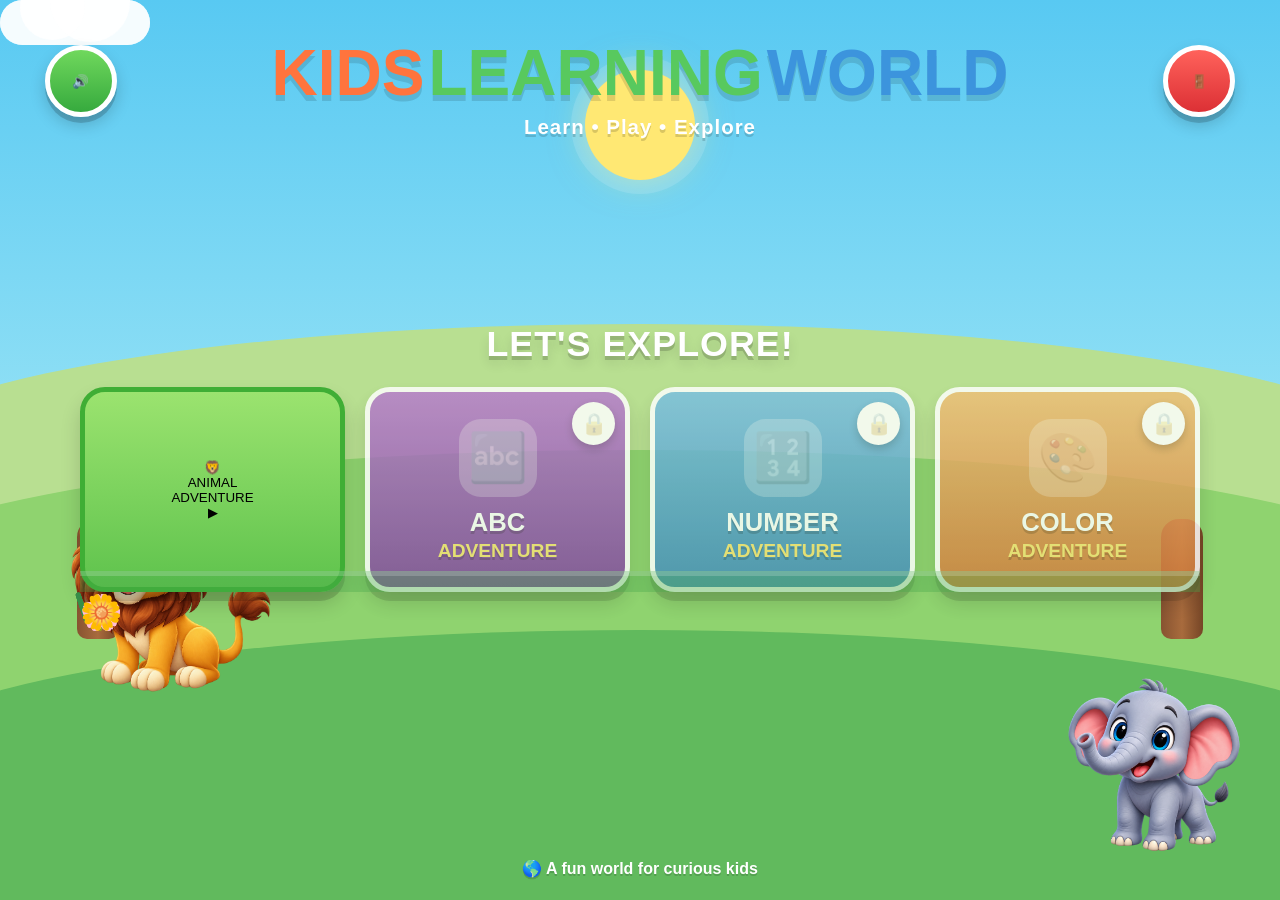
==== commit 6f7d0726: "update code terbaru" ====
--- a/index.html
+++ b/index.html
@@ -1,7 +1,9 @@
+
 <!DOCTYPE html>
 <html lang="en">
 
 <head>
+
   <meta charset="UTF-8">
 
   <meta
@@ -9,57 +11,56 @@
     content="width=device-width, initial-scale=1.0, maximum-scale=1.0"
   >
 
+  <meta
+    name="description"
+    content="Kids Learning World - Fun educational games for children"
+  >
+
   <title>Kids Learning World</title>
 
   <link rel="stylesheet" href="css/home.css">
+
 </head>
 
+
 <body>
 
   <main class="home-screen">
 
-    <!-- =========================================
+    <!-- =====================================
          SKY
-    ========================================== -->
+    ====================================== -->
 
     <div class="sky">
 
       <div class="sun"></div>
 
-      <div class="cloud cloud-1">
-        <span></span>
-      </div>
-
-      <div class="cloud cloud-2">
-        <span></span>
-      </div>
-
-      <div class="cloud cloud-3">
-        <span></span>
-      </div>
+      <div class="cloud cloud-one"></div>
+      <div class="cloud cloud-two"></div>
+      <div class="cloud cloud-three"></div>
 
     </div>
 
 
-    <!-- =========================================
+    <!-- =====================================
          HEADER
-    ========================================== -->
+    ====================================== -->
 
     <header class="game-header">
 
       <div class="logo">
 
-        <div class="logo-kids">
+        <span class="logo-kids">
           KIDS
-        </div>
-
-        <div class="logo-learning">
+        </span>
+
+        <span class="logo-learning">
           LEARNING
-        </div>
-
-        <div class="logo-world">
+        </span>
+
+        <span class="logo-world">
           WORLD
-        </div>
+        </span>
 
       </div>
 
@@ -70,9 +71,9 @@
     </header>
 
 
-    <!-- =========================================
+    <!-- =====================================
          TOP CONTROLS
-    ========================================== -->
+    ====================================== -->
 
     <div class="top-controls">
 
@@ -80,10 +81,12 @@
         id="soundButton"
         class="control-button"
         type="button"
-        aria-label="Sound"
+        aria-label="Toggle sound"
+        aria-pressed="false"
       >
-        <span class="control-icon">🔊</span>
+        <span id="soundIcon">🔊</span>
       </button>
+
 
       <button
         id="exitButton"
@@ -91,43 +94,35 @@
         type="button"
         aria-label="Exit"
       >
-        <span class="control-icon">🚪</span>
+        <span>🚪</span>
       </button>
 
     </div>
 
 
-    <!-- =========================================
+    <!-- =====================================
          MAIN WORLD
-    ========================================== -->
+    ====================================== -->
 
     <section class="world">
 
-
-      <!-- =====================================
-           DISTANT HILLS
-      ====================================== -->
+      <!-- BACKGROUND HILLS -->
 
       <div class="hill hill-back"></div>
-
       <div class="hill hill-middle"></div>
-
       <div class="hill hill-front"></div>
 
 
-      <!-- =====================================
+      <!-- ===================================
            TREES
-      ====================================== -->
+      ==================================== -->
 
       <div class="tree tree-left">
 
         <div class="tree-crown">
-
-          <div class="leaf leaf-1"></div>
-          <div class="leaf leaf-2"></div>
-          <div class="leaf leaf-3"></div>
-          <div class="leaf leaf-4"></div>
-
+          <span></span>
+          <span></span>
+          <span></span>
         </div>
 
         <div class="tree-trunk"></div>
@@ -138,12 +133,9 @@
       <div class="tree tree-right">
 
         <div class="tree-crown">
-
-          <div class="leaf leaf-1"></div>
-          <div class="leaf leaf-2"></div>
-          <div class="leaf leaf-3"></div>
-          <div class="leaf leaf-4"></div>
-
+          <span></span>
+          <span></span>
+          <span></span>
         </div>
 
         <div class="tree-trunk"></div>
@@ -151,133 +143,201 @@
       </div>
 
 
-      <!-- =====================================
-           LEFT ANIMAL
-      ====================================== -->
+      <!-- ===================================
+           CHARACTERS
+      ==================================== -->
 
       <div class="world-animal animal-lion">
 
-        <div class="animal-body">
-
-          <div class="lion-face">
-
-            <div class="lion-ear ear-left"></div>
-            <div class="lion-ear ear-right"></div>
-
-            <div class="lion-eye eye-left"></div>
-            <div class="lion-eye eye-right"></div>
-
-            <div class="lion-nose"></div>
-
-            <div class="lion-mouth"></div>
-
-          </div>
-
+        <img
+          src="assets/ui/animals/lion.png"
+          alt="Friendly lion"
+        >
+
+      </div>
+
+
+      <div class="world-animal animal-elephant">
+
+        <img
+          src="assets/ui/animals/elephant.png"
+          class="elephant-image"
+          alt="Friendly elephant"
+        >
+
+      </div>
+
+
+     <!-- =========================================
+     MAIN MENU
+========================================= -->
+
+<div class="main-menu">
+
+  <div class="welcome-text">
+    LET'S EXPLORE!
+  </div>
+
+  <div class="game-grid">
+
+    <!-- =========================
+         ANIMAL ADVENTURE
+    ========================== -->
+
+    <button
+      id="animalAdventureButton"
+      class="game-card game-card-animal"
+      type="button"
+      aria-label="Animal Adventure"
+    >
+    
+
+      <div class="game-card-icon">
+        🦁
+      </div>
+
+      <div class="game-card-content">
+
+        <div class="game-card-title">
+          ANIMAL
         </div>
 
-      </div>
-
-
-      <!-- =====================================
-           RIGHT ANIMAL
-      ====================================== -->
-
-<div class="world-animal animal-elephant">
-
-  <img
-    src="assets/ui/animals/elephant.png"
-    class="elephant-image"
-    alt="Elephant"
-  >
+        <div class="game-card-subtitle">
+          ADVENTURE
+        </div>
+
+      </div>
+
+      <div class="game-card-arrow">
+        ▶
+      </div>
+
+    </button>
+
+
+    <!-- =========================
+         ABC ADVENTURE
+    ========================== -->
+
+    <button
+  class="game-card abc-card"
+  type="button"
+  disabled
+>
+  <div class="game-lock">🔒</div>
+
+  <div class="card-icon">
+    🔤
+  </div>
+
+  <div class="card-text">
+    <span class="card-title">ABC</span>
+    <span class="card-subtitle">ADVENTURE</span>
+  </div>
+</button>
+
+
+    <!-- =========================
+         NUMBER ADVENTURE
+    ========================== -->
+
+    <button
+  class="game-card number-card"
+  type="button"
+  disabled
+>
+  <div class="game-lock">🔒</div>
+
+  <div class="card-icon">
+    🔢
+  </div>
+
+  <div class="card-text">
+    <span class="card-title">NUMBER</span>
+    <span class="card-subtitle">ADVENTURE</span>
+  </div>
+</button>
+
+
+    <!-- =========================
+         COLOR ADVENTURE
+    ========================== -->
+
+    <button
+  class="game-card color-card"
+  type="button"
+  disabled
+>
+  <div class="game-lock">🔒</div>
+
+  <div class="card-icon">
+    🎨
+  </div>
+
+  <div class="card-text">
+    <span class="card-title">COLOR</span>
+    <span class="card-subtitle">ADVENTURE</span>
+  </div>
+</button>
 
 </div>
 
 
-      <!-- =====================================
-           MAIN MENU
-      ====================================== -->
-
-      <div class="main-menu">
-
-        <div class="welcome-text">
-          LET'S EXPLORE!
-        </div>
-
-        <button
-          id="animalAdventureButton"
-          class="adventure-button"
-          type="button"
-          aria-label="Animal Adventure"
-        >
-
-          <span class="adventure-icon">
-            🦁
-          </span>
-
-          <span class="adventure-content">
-
-            <span class="adventure-title">
-              ANIMAL
-            </span>
-
-            <span class="adventure-subtitle">
-              ADVENTURE
-            </span>
-
-          </span>
-
-          <span class="adventure-arrow">
-            ▶
-          </span>
-
-        </button>
-
-      </div>
-
-
-      <!-- =====================================
+      <!-- ===================================
            FLOWERS
-      ====================================== -->
-
-      <div class="flower flower-1">🌼</div>
-      <div class="flower flower-2">🌸</div>
-      <div class="flower flower-3">🌻</div>
-      <div class="flower flower-4">🌸</div>
-      <div class="flower flower-5">🌼</div>
-
-
-      <!-- =====================================
+      ==================================== -->
+
+      <div class="flower flower-one">🌼</div>
+      <div class="flower flower-two">🌸</div>
+      <div class="flower flower-three">🌻</div>
+      <div class="flower flower-four">🌸</div>
+      <div class="flower flower-five">🌼</div>
+
+
+      <!-- ===================================
+           GRASS
+      ==================================== -->
+
+      <div class="grass grass-one"></div>
+      <div class="grass grass-two"></div>
+      <div class="grass grass-three"></div>
+      <div class="grass grass-four"></div>
+
+
+      <!-- ===================================
            GROUND
-      ====================================== -->
-
-      <div class="ground">
-
-        <div class="grass grass-1"></div>
-        <div class="grass grass-2"></div>
-        <div class="grass grass-3"></div>
-        <div class="grass grass-4"></div>
-        <div class="grass grass-5"></div>
-
-      </div>
+      ==================================== -->
+
+      <div class="ground"></div>
 
     </section>
 
 
-    <!-- =========================================
+    <!-- =====================================
          FOOTER
-    ========================================== -->
+    ====================================== -->
 
     <footer class="game-footer">
 
-      <span>
-        🌎 A fun world for curious kids
-      </span>
+      🌎 A fun world for curious kids
 
     </footer>
 
   </main>
 
 
+  <!-- =====================================
+       BACKGROUND MUSIC
+  ====================================== -->
+
+  <audio
+    id="backgroundMusic"
+    src="assets/audio/background-music.mp3"
+    loop
+    preload="auto"
+  ></audio>
+
+
   <script src="js/home.js"></script>
 
 </body>
--- a/css/home.css
+++ b/css/home.css
@@ -1,7 +1,7 @@
 /* =========================================================
    KIDS LEARNING WORLD
    HOME SCREEN
-   HTML + CSS VERSION
+   HTML + CSS DESIGN
 ========================================================= */
 
 
@@ -24,383 +24,320 @@
 
 
 body {
+  overflow: hidden;
+
   font-family:
+    "Arial Rounded MT Bold",
+    "Trebuchet MS",
     Arial,
-    Helvetica,
     sans-serif;
 
+  background: #75cfe8;
+}
+
+
+/* =========================================================
+   HOME SCREEN
+========================================================= */
+
+.home-screen {
+  position: relative;
+
+  width: 100vw;
+  height: 100vh;
+
+  min-height: 600px;
+
   overflow: hidden;
-}
-
-
-/* =========================================================
-   HOME SCREEN
-========================================================= */
-
-.home-screen {
-
-  position: relative;
-
-  width: 100%;
-  height: 100vh;
-
-  min-height: 600px;
+
+  background:
+    linear-gradient(
+      to bottom,
+      #58c9f2 0%,
+      #8edff5 45%,
+      #c5eb9c 70%,
+      #71c45f 100%
+    );
+}
+
+
+/* =========================================================
+   SKY
+========================================================= */
+
+.sky {
+  position: absolute;
+
+  inset: 0;
+
+  z-index: 1;
 
   overflow: hidden;
+
+  pointer-events: none;
+}
+
+
+.sun {
+  position: absolute;
+
+  width: 110px;
+  height: 110px;
+
+  top: 70px;
+  left: 50%;
+
+  transform: translateX(-50%);
+
+  border-radius: 50%;
+
+  background: #ffe873;
+
+  box-shadow:
+    0 0 0 14px rgba(255, 255, 255, 0.12),
+    0 0 35px rgba(255, 238, 120, 0.5);
+}
+
+
+/* =========================================================
+   CLOUDS
+========================================================= */
+
+.cloud {
+  position: absolute;
+
+  width: 150px;
+  height: 45px;
+
+  border-radius: 50px;
+
+  background: rgba(255, 255, 255, 0.72);
+
+  filter: blur(0.5px);
+
+  opacity: 0.85;
+}
+
+
+.cloud::before,
+.cloud::after,
+.cloud span {
+  content: "";
+
+  position: absolute;
+
+  border-radius: 50%;
+
+  background: inherit;
+}
+
+
+.cloud::before {
+  width: 65px;
+  height: 65px;
+
+  left: 20px;
+  bottom: 5px;
+}
+
+
+.cloud::after {
+  width: 80px;
+  height: 80px;
+
+  right: 20px;
+  bottom: 3px;
+}
+
+
+.cloud span {
+  width: 50px;
+  height: 50px;
+
+  left: 65px;
+  bottom: 8px;
+}
+
+
+.cloud-1 {
+  top: 115px;
+  left: 6%;
+}
+
+
+.cloud-2 {
+  top: 180px;
+  right: 9%;
+
+  transform: scale(0.8);
+}
+
+
+.cloud-3 {
+  top: 285px;
+  left: 27%;
+
+  transform: scale(0.6);
+
+  opacity: 0.55;
+}
+
+
+/* =========================================================
+   HEADER
+========================================================= */
+
+.game-header {
+  position: absolute;
+
+  top: 5%;
+  left: 50%;
+
+  z-index: 30;
+
+  transform: translateX(-50%);
+
+  width: 600px;
+
+  text-align: center;
+}
+
+
+/* =========================================================
+   LOGO
+========================================================= */
+
+.logo {
+  display: flex;
+
+  justify-content: center;
+  align-items: center;
+
+  gap: 4px;
+
+  white-space: nowrap;
+
+  font-weight: 900;
+
+  line-height: 0.9;
+
+  filter:
+    drop-shadow(0 6px 0 rgba(0, 0, 0, 0.12));
+}
+
+
+.logo-kids {
+  color: #ff743d;
+
+  font-size: clamp(42px, 5vw, 72px);
+}
+
+
+.logo-learning {
+  color: #58c95e;
+
+  font-size: clamp(42px, 5vw, 72px);
+}
+
+
+.logo-world {
+  color: #3c94dd;
+
+  font-size: clamp(42px, 5vw, 72px);
+}
+
+
+.logo-subtitle {
+  margin-top: 12px;
+
+  color: #ffffff;
+
+  font-size: clamp(17px, 1.6vw, 25px);
+
+  font-weight: 900;
+
+  letter-spacing: 1px;
+
+  text-shadow:
+    0 3px 0 rgba(0, 0, 0, 0.15);
+}
+
+
+/* =========================================================
+   TOP CONTROLS
+========================================================= */
+
+.top-controls {
+  position: absolute;
+
+  top: 5%;
+  left: 0;
+  right: 0;
+
+  z-index: 80;
+
+  display: flex;
+
+  justify-content: space-between;
+
+  padding:
+    0 3.5%;
+}
+
+
+.control-button {
+  width: 72px;
+  height: 72px;
+
+  border: 5px solid #ffffff;
+
+  border-radius: 50%;
 
   background:
     linear-gradient(
       180deg,
-      #69d5ff 0%,
-      #9be6ff 45%,
-      #d9f7ff 70%,
-      #a8df72 70%,
-      #6fc450 100%
+      #70d85d 0%,
+      #36aa3e 100%
     );
 
-}
-
-
-/* =========================================================
-   SKY
-========================================================= */
-
-.sky {
-
-  position: absolute;
-
-  inset: 0;
-
-  pointer-events: none;
-
-  overflow: hidden;
-
-}
-
-
-/* =========================================================
-   SUN
-========================================================= */
-
-.sun {
-
-  position: absolute;
-
-  width: 115px;
-  height: 115px;
-
-  top: 55px;
-  right: 8%;
-
-  border-radius: 50%;
-
-  background: #ffd84d;
-
   box-shadow:
-    0 0 0 14px rgba(255, 216, 77, 0.18),
-    0 0 45px rgba(255, 216, 77, 0.45);
-
-}
-
-
-/* =========================================================
-   CLOUDS
-========================================================= */
-
-.cloud {
-
-  position: absolute;
-
-  width: 150px;
-  height: 48px;
-
-  border-radius: 50px;
-
-  background: rgba(255, 255, 255, 0.92);
-
-  animation:
-    cloudFloat 20s ease-in-out infinite;
-
-}
-
-
-.cloud::before,
-.cloud::after,
-.cloud span {
-
-  content: "";
-
-  position: absolute;
-
-  display: block;
-
-  border-radius: 50%;
-
-  background: #ffffff;
-
-}
-
-
-.cloud::before {
-
-  width: 65px;
-  height: 65px;
-
-  left: 22px;
-  bottom: 2px;
-
-}
-
-
-.cloud::after {
-
-  width: 78px;
-  height: 78px;
-
-  right: 20px;
-  bottom: 0;
-
-}
-
-
-.cloud span {
-
-  width: 50px;
-  height: 50px;
-
-  left: 62px;
-  bottom: 15px;
-
-}
-
-
-.cloud-1 {
-
-  top: 100px;
-  left: 4%;
-
-}
-
-
-.cloud-2 {
-
-  top: 175px;
-  left: 48%;
-
-  transform: scale(0.75);
-
-  animation-duration: 27s;
-
-}
-
-
-.cloud-3 {
-
-  top: 80px;
-  left: 78%;
-
-  transform: scale(0.55);
-
-  animation-duration: 24s;
-
-}
-
-
-@keyframes cloudFloat {
-
-  0%,
-  100% {
-
-    transform:
-      translateX(-25px);
-
-  }
-
-  50% {
-
-    transform:
-      translateX(45px);
-
-  }
-
-}
-
-
-/* =========================================================
-   HEADER / LOGO
-========================================================= */
-
-.game-header {
-
-  position: absolute;
-
-  top: 5%;
-
-  left: 50%;
-
-  transform: translateX(-50%);
-
-  z-index: 50;
-
-  text-align: center;
-
-  user-select: none;
-
-}
-
-
-.logo {
-
-  line-height: 0.9;
-
-  filter:
-    drop-shadow(
-      0 7px 0 rgba(0, 0, 0, 0.10)
-    );
-
-}
-
-
-.logo-kids {
-
-  font-size:
-    clamp(48px, 7vw, 86px);
-
-  font-weight: 1000;
-
-  letter-spacing: 5px;
-
-  color: #ff6262;
-
-}
-
-
-.logo-learning {
-
-  margin-top: 4px;
-
-  font-size:
-    clamp(28px, 4vw, 48px);
-
-  font-weight: 1000;
-
-  letter-spacing: 7px;
-
-  color: #ffd447;
-
-}
-
-
-.logo-world {
-
-  margin-top: 4px;
-
-  font-size:
-    clamp(36px, 5vw, 62px);
-
-  font-weight: 1000;
-
-  letter-spacing: 6px;
-
-  color: #4298e8;
-
-}
-
-
-.logo-subtitle {
-
-  margin-top: 15px;
-
-  padding: 8px 18px;
-
-  border-radius: 30px;
-
-  background: rgba(255, 255, 255, 0.72);
-
-  color: #39749a;
-
-  font-size:
-    clamp(11px, 1.3vw, 16px);
-
-  font-weight: 800;
-
-  letter-spacing: 2px;
-
-}
-
-
-/* =========================================================
-   TOP CONTROLS
-========================================================= */
-
-.top-controls {
-
-  position: absolute;
-
-  top: 25px;
-  left: 25px;
-
-  display: flex;
-
-  gap: 12px;
-
-  z-index: 100;
-
-}
-
-
-.control-button {
-
-  width: 58px;
-  height: 58px;
-
-  border: 4px solid rgba(255, 255, 255, 0.85);
-
-  border-radius: 50%;
-
-  background: rgba(255, 255, 255, 0.82);
+    0 6px 0 rgba(0, 0, 0, 0.16),
+    0 8px 16px rgba(0, 0, 0, 0.18);
 
   cursor: pointer;
-
-  box-shadow:
-    0 6px 12px rgba(0, 0, 0, 0.16);
 
   transition:
     transform 0.15s ease,
-    box-shadow 0.15s ease;
-
+    filter 0.15s ease;
+}
+
+
+.control-button:last-child {
+  background:
+    linear-gradient(
+      180deg,
+      #ff625b 0%,
+      #dc3035 100%
+    );
+}
+
+
+.control-button:hover {
+  transform: scale(1.08);
+
+  filter: brightness(1.08);
+}
+
+
+.control-button:active {
+  transform: scale(0.94);
 }
 
 
 .control-icon {
-
-  display: flex;
-
-  align-items: center;
-  justify-content: center;
-
-  width: 100%;
-  height: 100%;
-
-  font-size: 27px;
-
-}
-
-
-.control-button:hover {
-
-  transform: scale(1.12);
-
-  box-shadow:
-    0 8px 17px rgba(0, 0, 0, 0.20);
-
-}
-
-
-.control-button:active {
-
-  transform: scale(0.94);
-
+  font-size: 32px;
+
+  line-height: 1;
 }
 
 
@@ -409,13 +346,13 @@
 ========================================================= */
 
 .world {
-
   position: absolute;
 
   inset: 0;
 
   z-index: 10;
 
+  overflow: hidden;
 }
 
 
@@ -424,50 +361,40 @@
 ========================================================= */
 
 .hill {
-
-  position: absolute;
+  position: absolute;
+
+  left: -10%;
+
+  width: 120%;
 
   border-radius: 50% 50% 0 0;
-
 }
 
 
 .hill-back {
-
-  width: 80%;
+  bottom: 34%;
+
   height: 30%;
 
-  left: -10%;
-  bottom: 20%;
-
-  background: #9bdc76;
-
+  background: #b8df91;
 }
 
 
 .hill-middle {
-
-  width: 70%;
+  bottom: 23%;
+
   height: 27%;
 
-  right: -15%;
-  bottom: 20%;
-
-  background: #8bd36b;
-
+  background: #8fd36f;
 }
 
 
 .hill-front {
-
-  width: 80%;
-  height: 25%;
-
-  left: 15%;
-  bottom: 18%;
-
-  background: #7dcc5d;
-
+  bottom: 0;
+
+  height: 30%;
+
+  background: #61ba5d;
 }
 
 
@@ -476,157 +403,149 @@
 ========================================================= */
 
 .tree {
-
-  position: absolute;
-
-  bottom: 17%;
-
-  width: 150px;
-  height: 240px;
-
-  z-index: 30;
-
+  position: absolute;
+
+  z-index: 25;
+
+  bottom: 29%;
+
+  width: 145px;
+  height: 230px;
 }
 
 
 .tree-left {
-
-  left: 4%;
-
+  left: 2%;
 }
 
 
 .tree-right {
-
-  right: 4%;
-
-}
-
+  right: 2%;
+}
+
+
+/* =========================================================
+   TREE TRUNK
+========================================================= */
 
 .tree-trunk {
-
-  position: absolute;
-
-  left: 54px;
+  position: absolute;
+
   bottom: 0;
-
-  width: 45px;
-  height: 125px;
-
-  border-radius: 20px;
+  left: 50%;
+
+  width: 42px;
+  height: 120px;
+
+  transform: translateX(-50%);
+
+  border-radius:
+    18px 18px 10px 10px;
 
   background:
     linear-gradient(
       90deg,
-      #8a572f,
-      #ad7040,
-      #7b4b2b
+      #875331,
+      #a86b3d,
+      #754526
     );
-
-}
-
+}
+
+
+/* =========================================================
+   TREE CROWN
+========================================================= */
 
 .tree-crown {
-
-  position: absolute;
-
-  width: 130px;
-  height: 130px;
-
-  left: 10px;
-  top: 5px;
-
+  position: absolute;
+
+  top: 0;
+  left: 0;
+
+  width: 145px;
+  height: 135px;
 }
 
 
 .leaf {
-
-  position: absolute;
-
-  width: 78px;
-  height: 78px;
+  position: absolute;
 
   border-radius: 50%;
 
-  background: #50bd5c;
+  background:
+    linear-gradient(
+      135deg,
+      #58b34d,
+      #329b47
+    );
 
   box-shadow:
-    inset -7px -8px 0 rgba(0, 0, 0, 0.06);
-
+    inset -8px -8px 0 rgba(0, 0, 0, 0.06);
 }
 
 
 .leaf-1 {
+  width: 90px;
+  height: 90px;
 
   left: 0;
-  top: 32px;
-
+  top: 25px;
 }
 
 
 .leaf-2 {
-
-  left: 42px;
+  width: 95px;
+  height: 95px;
+
+  right: 0;
+  top: 15px;
+}
+
+
+.leaf-3 {
+  width: 90px;
+  height: 90px;
+
+  left: 28px;
   top: 0;
-
-  background: #63ca66;
-
-}
-
-
-.leaf-3 {
-
-  right: 0;
-  top: 32px;
-
-  background: #45b653;
-
 }
 
 
 .leaf-4 {
-
-  left: 27px;
-  top: 45px;
-
-  background: #57c75e;
-
-}
-
-
-/* =========================================================
-   ANIMAL BASE
+  width: 75px;
+  height: 75px;
+
+  left: 35px;
+  top: 55px;
+}
+
+
+/* =========================================================
+   ANIMALS
 ========================================================= */
 
 .world-animal {
-
   position: absolute;
 
   z-index: 45;
 
+  pointer-events: none;
+
   animation:
-    animalBounce 3s ease-in-out infinite;
-
-}
-
-
-@keyframes animalBounce {
+    animalFloat 3.5s ease-in-out infinite;
+}
+
+
+@keyframes animalFloat {
 
   0%,
   100% {
-
-    transform:
-      translateY(0);
-
+    transform: translateY(0);
   }
 
   50% {
-
-    transform:
-      translateY(-10px);
-
-  }
-
+    transform: translateY(-8px);
+  }
 }
 
 
@@ -635,582 +554,605 @@
 ========================================================= */
 
 .animal-lion {
-
-  left: 19%;
-
-  bottom: 25%;
-
-}
-
-
-.animal-body {
-
+  left: 5%;
+
+  bottom: 23%;
+
+  width: 210px;
+}
+
+
+.animal-lion .animal-body {
+  width: 210px;
+}
+
+
+.animal-lion img {
+  display: block;
+
+  width: 100%;
+
+  height: auto;
+}
+
+
+/*
+   These rules keep the existing
+   HTML/CSS lion working if the
+   lion is still CSS-based.
+*/
+
+.lion-face {
   position: relative;
 
-  width: 130px;
-  height: 145px;
-
-  border-radius:
-    60% 60% 45% 45%;
-
-  background: #f5b942;
+  width: 120px;
+  height: 110px;
+
+  margin: auto;
+
+  border-radius: 50%;
+
+  background: #f5a43c;
+}
+
+
+.lion-ear {
+  position: absolute;
+
+  top: -8px;
+
+  width: 35px;
+  height: 35px;
+
+  border-radius: 50%;
+
+  background: #d7792f;
+}
+
+
+.ear-left {
+  left: 8px;
+}
+
+
+.ear-right {
+  right: 8px;
+}
+
+
+.lion-eye {
+  position: absolute;
+
+  top: 40px;
+
+  width: 12px;
+  height: 15px;
+
+  border-radius: 50%;
+
+  background: #222;
+}
+
+
+.eye-left {
+  left: 34px;
+}
+
+
+.eye-right {
+  right: 34px;
+}
+
+
+.lion-nose {
+  position: absolute;
+
+  left: 50%;
+  top: 62px;
+
+  width: 22px;
+  height: 17px;
+
+  transform: translateX(-50%);
+
+  border-radius: 50%;
+
+  background: #493124;
+}
+
+
+.lion-mouth {
+  position: absolute;
+
+  left: 50%;
+  top: 76px;
+
+  width: 32px;
+  height: 16px;
+
+  transform:
+    translateX(-50%);
+
+  border-bottom:
+    3px solid #4d2a21;
+
+  border-radius: 0 0 50% 50%;
+}
+
+
+/* =========================================================
+   ELEPHANT
+========================================================= */
+
+.animal-elephant {
+  right: 4%;
+  bottom: 12%;
+  width: 150px;
+  z-index: 20;
+  pointer-events: none;
+}
+
+
+.elephant-image {
+  display: block;
+
+  width: 180px;
+  max-width: 180px;
+  height: auto;
+
+  object-fit: contain;
+
+  user-select: none;
+}
+
+
+/* =========================================================
+   MAIN MENU
+========================================================= */
+
+.main-menu {
+  position: absolute;
+
+  left: 50%;
+
+  top: 36%;
+
+  z-index: 70;
+
+  width: min(1120px, 88vw);
+
+  transform: translateX(-50%);
+
+  text-align: center;
+}
+
+
+/* =========================================================
+   WELCOME
+========================================================= */
+
+.welcome-text {
+  margin-bottom: 22px;
+
+  color: #ffffff;
+
+  font-size: clamp(24px, 2.8vw, 40px);
+
+  font-weight: 900;
+
+  letter-spacing: 1px;
+
+  text-shadow:
+    0 4px 0 rgba(0, 0, 0, 0.16),
+    0 7px 12px rgba(0, 0, 0, 0.12);
+}
+
+
+/* =========================================================
+   GAME GRID
+========================================================= */
+
+.game-grid {
+  display: grid;
+
+  grid-template-columns:
+    repeat(4, minmax(0, 1fr));
+
+  gap: 20px;
+
+  width: 100%;
+
+  justify-content: center;
+
+  align-items: stretch;
+}
+
+
+/* =========================================================
+   GAME CARD
+========================================================= */
+
+.game-card {
+  position: relative;
+
+  width: 100%;
+
+  min-height: 205px;
+
+  padding: 22px 18px;
+
+  border: 5px solid #ffffff;
+
+  border-radius: 25px;
+
+  display: flex;
+
+  flex-direction: column;
+
+  align-items: center;
+
+  justify-content: center;
+
+  text-align: center;
+
+  font-family: inherit;
+
+  cursor: pointer;
 
   box-shadow:
-    inset -10px -12px 0 rgba(0, 0, 0, 0.08);
-
-}
-
-
-.lion-face {
-
-  position: absolute;
-
-  width: 105px;
-  height: 105px;
-
-  top: -5px;
-  left: 13px;
-
-  border-radius: 50%;
-
-  background: #f8c94f;
-
-}
-
-
-.lion-ear {
-
-  position: absolute;
-
-  width: 30px;
-  height: 30px;
-
-  top: -7px;
-
-  border-radius: 50%;
-
-  background: #e69f35;
-
-}
-
-
-.ear-left {
-
-  left: 8px;
-
-}
-
-
-.ear-right {
-
-  right: 8px;
-
-}
-
-
-.lion-eye {
-
-  position: absolute;
-
-  width: 9px;
-  height: 12px;
-
-  top: 42px;
-
-  border-radius: 50%;
-
-  background: #382719;
-
-}
-
-
-.eye-left {
-
-  left: 30px;
-
-}
-
-
-.eye-right {
-
-  right: 30px;
-
-}
-
-
-.lion-nose {
-
-  position: absolute;
-
-  width: 16px;
-  height: 12px;
-
-  left: 45px;
-  top: 58px;
-
-  border-radius: 50%;
-
-  background: #493021;
-
-}
-
-
-.lion-mouth {
-
-  position: absolute;
-
-  width: 25px;
-  height: 13px;
-
-  left: 40px;
-  top: 70px;
-
-  border-bottom:
-    3px solid #493021;
-
-  border-radius: 50%;
-
-}
-
-
-/* =========================================================
-   ELEPHANT
-========================================================= */
-
-.animal-elephant {
-
-  right: 18%;
-
-  bottom: 24%;
-
-  animation-delay: 1.2s;
-
-}
-
-
-.elephant-image {
-
-  display: block;
-
-  width: 180px;
-  height: auto;
-
-  object-fit: contain;
-
-  user-select: none;
-  -webkit-user-drag: none;
-
-  pointer-events: none;
-
-}
-
-
-/* =========================================================
-   MAIN MENU
-========================================================= */
-
-.main-menu {
-
-  position: absolute;
-
-  left: 50%;
-
-  bottom: 27%;
-
-  transform: translateX(-50%);
-
-  z-index: 70;
-
-  display: flex;
-
-  flex-direction: column;
-
-  align-items: center;
-
-}
-
-
-.welcome-text {
-
-  margin-bottom: 13px;
-
-  padding: 7px 18px;
-
-  border-radius: 25px;
-
-  background: rgba(255, 255, 255, 0.86);
-
-  color: #397a9d;
-
-  font-size:
-    clamp(14px, 1.8vw, 20px);
-
-  font-weight: 900;
-
-  letter-spacing: 2px;
-
-  box-shadow:
-    0 4px 10px rgba(0, 0, 0, 0.10);
-
-}
-
-
-/* =========================================================
-   ADVENTURE BUTTON
-========================================================= */
-
-.adventure-button {
-
-  position: relative;
-
-  display: flex;
-
-  align-items: center;
-
-  gap: 18px;
-
-  min-width: 390px;
-
-  padding: 19px 28px;
-
-  border: 5px solid rgba(255, 255, 255, 0.90);
-
-  border-radius: 32px;
-
+    0 9px 0 rgba(0, 0, 0, 0.15),
+    0 12px 20px rgba(0, 0, 0, 0.16);
+
+  transition:
+    transform 0.18s ease,
+    filter 0.18s ease;
+}
+.game-card-animal {
+  background: linear-gradient(
+    180deg,
+    #9be36f 0%,
+    #5fc34d 100%
+  );
+
+  border-color: #3fae35;
+}
+
+.game-card:hover {
+  transform: translateY(-7px);
+
+  filter: brightness(1.05);
+}
+
+
+.game-card:active {
+  transform: translateY(2px);
+}
+
+
+/* =========================================================
+   CARD COLORS
+========================================================= */
+
+.animal-card {
   background:
     linear-gradient(
       180deg,
-      #ffd84d 0%,
-      #ffb52e 100%
+      #87dc5a 0%,
+      #3eb73c 100%
     );
-
-  color: white;
-
-  cursor: pointer;
-
-  box-shadow:
-    0 8px 0 #d98217,
-    0 16px 25px rgba(0, 0, 0, 0.20);
-
-  transition:
-    transform 0.15s ease,
-    box-shadow 0.15s ease;
-
-}
-
-
-.adventure-button:hover {
-
-  transform:
-    translateY(-5px)
-    scale(1.03);
-
-  box-shadow:
-    0 13px 0 #d98217,
-    0 20px 30px rgba(0, 0, 0, 0.22);
-
-}
-
-
-.adventure-button:active {
-
-  transform:
-    translateY(4px);
-
-  box-shadow:
-    0 3px 0 #d98217,
-    0 7px 12px rgba(0, 0, 0, 0.15);
-
-}
-
-
-.adventure-icon {
-
-  display: flex;
-
-  align-items: center;
-  justify-content: center;
-
-  width: 65px;
-  height: 65px;
-
-  border-radius: 50%;
-
-  background: rgba(255, 255, 255, 0.30);
-
-  font-size: 43px;
-
-}
-
-
-.adventure-content {
-
-  display: flex;
-
-  flex-direction: column;
-
-  align-items: flex-start;
-
-  flex: 1;
-
-}
-
-
-.adventure-title {
-
-  font-size:
-    clamp(18px, 2vw, 26px);
-
-  font-weight: 1000;
-
-  letter-spacing: 3px;
-
-}
-
-
-.adventure-subtitle {
-
-  font-size:
-    clamp(25px, 3vw, 36px);
-
-  font-weight: 1000;
-
-  letter-spacing: 3px;
-
-  line-height: 1;
-
-}
-
-
-.adventure-arrow {
-
-  display: flex;
-
-  align-items: center;
-  justify-content: center;
-
-  width: 45px;
-  height: 45px;
-
-  border-radius: 50%;
-
-  background: rgba(255, 255, 255, 0.30);
-
-  font-size: 20px;
-
-}
-
-
-/* =========================================================
-   FLOWERS
-========================================================= */
-
-.flower {
-
-  position: absolute;
-
-  z-index: 55;
-
-  font-size: 32px;
-
-  animation:
-    flowerFloat 2.5s ease-in-out infinite;
-
-}
-
-
-.flower-1 {
-
-  left: 28%;
-
-  bottom: 13%;
-
-}
-
-
-.flower-2 {
-
-  left: 35%;
-
-  bottom: 11%;
-
-  animation-delay: 0.5s;
-
-}
-
-
-.flower-3 {
-
-  right: 33%;
-
-  bottom: 13%;
-
-  animation-delay: 0.9s;
-
-}
-
-
-.flower-4 {
-
-  right: 27%;
-
-  bottom: 10%;
-
-  animation-delay: 1.3s;
-
-}
-
-
-.flower-5 {
-
-  left: 12%;
-
-  bottom: 11%;
-
-  animation-delay: 1.7s;
-
-}
-
-
-@keyframes flowerFloat {
-
-  0%,
-  100% {
-
-    transform:
-      translateY(0);
-
-  }
-
-  50% {
-
-    transform:
-      translateY(-5px);
-
-  }
-
-}
-
-
-/* =========================================================
-   GROUND
-========================================================= */
-
-.ground {
-
-  position: absolute;
-
-  left: 0;
-  bottom: 0;
-
-  width: 100%;
-  height: 21%;
-
-  z-index: 20;
-
+}
+
+
+.abc-card {
   background:
     linear-gradient(
       180deg,
-      #76cf58,
-      #4fae43
+      #c774e7 0%,
+      #913fb9 100%
     );
-
-  border-radius:
-    50% 50% 0 0 /
-    20% 20% 0 0;
-
-}
-
-
-.grass {
-
-  position: absolute;
-
-  width: 10px;
-  height: 30px;
-
-  border-radius: 10px;
-
-  background: #3d963a;
-
-  transform-origin: bottom;
+}
+
+
+.number-card {
+  background:
+    linear-gradient(
+      180deg,
+      #62c4f5 0%,
+      #2b91d0 100%
+    );
+}
+
+
+.color-card {
+  background:
+    linear-gradient(
+      180deg,
+      #ffbd59 0%,
+      #ed761e 100%
+    );
+}
+
+
+/* =========================================================
+   CARD ICON
+========================================================= */
+
+.card-icon {
+  display: flex;
+
+  align-items: center;
+  justify-content: center;
+
+  width: 78px;
+  height: 78px;
+
+  margin-bottom: 12px;
+
+  border-radius: 22px;
+
+  background: rgba(255, 255, 255, 0.25);
+
+  font-size: 48px;
+
+  line-height: 1;
+}
+
+
+/* =========================================================
+   CARD TEXT
+========================================================= */
+
+.card-text {
+  display: flex;
+
+  flex-direction: column;
+
+  align-items: center;
+}
+
+
+.card-title {
+  color: #ffffff;
+
+  font-size: clamp(20px, 2vw, 29px);
+
+  font-weight: 900;
+
+  line-height: 1.05;
+
+  text-shadow:
+    0 3px 0 rgba(0, 0, 0, 0.18);
+}
+
+
+.card-subtitle {
+  margin-top: 5px;
+
+  color: #ffe34d;
+
+  font-size: clamp(15px, 1.5vw, 22px);
+
+  font-weight: 900;
+
+  line-height: 1;
+
+  text-shadow:
+    0 3px 0 rgba(0, 0, 0, 0.18);
+}
+
+
+/* =========================================================
+   CARD ARROW
+========================================================= */
+
+.card-arrow {
+  position: absolute;
+
+  right: 14px;
+  bottom: 14px;
+
+  color: #ffffff;
+
+  font-size: 24px;
+
+  pointer-events: none;
+}
+
+
+/* =========================================================
+   LOCKED CARDS
+========================================================= */
+
+.game-card:disabled {
+  cursor: default;
+
+  opacity: 0.82;
+
+  filter: saturate(0.72);
+}
+
+
+.game-card:disabled:hover {
+  transform: none;
+
+  filter: saturate(0.72);
+}
+
+
+/* =========================================================
+   LOCK
+========================================================= */
+
+.game-lock {
+  position: absolute;
+
+  top: 10px;
+  right: 10px;
+
+  width: 43px;
+  height: 43px;
+
+  display: flex;
+
+  align-items: center;
+  justify-content: center;
+
+  border-radius: 50%;
+
+  background: #ffffff;
+
+  box-shadow:
+    0 4px 8px rgba(0, 0, 0, 0.2);
+
+  font-size: 21px;
+
+  pointer-events: none;
+}
+
+
+/* =========================================================
+   FLOWERS
+========================================================= */
+
+.flower {
+  position: absolute;
+
+  z-index: 50;
+
+  font-size: 34px;
+
+  pointer-events: none;
 
   animation:
-    grassMove 2s ease-in-out infinite;
-
-}
-
-
-.grass-1 {
-
-  left: 20%;
-
-  top: 15px;
-
-}
-
-
-.grass-2 {
-
-  left: 40%;
-
-  top: 35px;
-
-  animation-delay: 0.4s;
-
-}
-
-
-.grass-3 {
-
-  left: 60%;
-
-  top: 20px;
-
-  animation-delay: 0.8s;
-
-}
-
-
-.grass-4 {
-
-  left: 75%;
-
-  top: 40px;
+    flowerFloat 3s ease-in-out infinite;
+}
+
+
+.flower-1 {
+  left: 23%;
+  bottom: 16%;
+}
+
+
+.flower-2 {
+  left: 33%;
+  bottom: 13%;
+
+  animation-delay: 0.5s;
+}
+
+
+.flower-3 {
+  left: 43%;
+  bottom: 12%;
+
+  animation-delay: 1s;
+}
+
+
+.flower-4 {
+  right: 24%;
+  bottom: 17%;
+
+  animation-delay: 0.7s;
+}
+
+
+.flower-5 {
+  right: 33%;
+  bottom: 13%;
 
   animation-delay: 1.2s;
-
-}
-
-
-.grass-5 {
-
-  left: 90%;
-
-  top: 18px;
-
-  animation-delay: 1.6s;
-
-}
-
-
-@keyframes grassMove {
+}
+
+
+@keyframes flowerFloat {
 
   0%,
   100% {
-
-    transform:
-      rotate(-8deg);
-
+    transform: translateY(0);
   }
 
   50% {
-
-    transform:
-      rotate(8deg);
-
-  }
-
+    transform: translateY(-5px);
+  }
+}
+
+
+/* =========================================================
+   GROUND
+========================================================= */
+
+.ground {
+  position: absolute;
+
+  left: 0;
+  right: 0;
+  bottom: 0;
+
+  z-index: 40;
+
+  height: 8%;
+
+  border-top:
+    5px solid rgba(255, 255, 255, 0.18);
+
+  background:
+    rgba(71, 165, 76, 0.35);
+
+  pointer-events: none;
+}
+
+
+.grass {
+  position: absolute;
+
+  width: 5px;
+  height: 32px;
+
+  border-radius: 5px;
+
+  background: #368d48;
+
+  transform: rotate(-18deg);
+}
+
+
+.grass-1 {
+  left: 18%;
+  top: 12%;
+}
+
+
+.grass-2 {
+  left: 37%;
+  top: 18%;
+
+  transform: rotate(-25deg);
+}
+
+
+.grass-3 {
+  left: 62%;
+  top: 14%;
+
+  transform: rotate(-20deg);
+}
+
+
+.grass-4 {
+  right: 22%;
+  top: 10%;
+
+  transform: rotate(-25deg);
+}
+
+
+.grass-5 {
+  right: 8%;
+  top: 18%;
+
+  transform: rotate(-18deg);
 }
 
 
@@ -1219,29 +1161,27 @@
 ========================================================= */
 
 .game-footer {
-
-  position: absolute;
-
-  bottom: 10px;
+  position: absolute;
 
   left: 50%;
-
-  transform:
-    translateX(-50%);
+  bottom: 2.5%;
 
   z-index: 90;
 
-  color: rgba(255, 255, 255, 0.90);
-
-  font-size:
-    clamp(10px, 1.2vw, 14px);
-
-  font-weight: 700;
-
-  letter-spacing: 1px;
+  transform: translateX(-50%);
+
+  color: #ffffff;
+
+  font-size: 16px;
+
+  font-weight: 900;
+
+  text-align: center;
+
+  text-shadow:
+    0 2px 0 rgba(0, 0, 0, 0.15);
 
   white-space: nowrap;
-
 }
 
 
@@ -1249,251 +1189,303 @@
    TABLET
 ========================================================= */
 
-@media (max-width: 900px) {
+@media (max-width: 1100px) {
+
+  .game-header {
+    top: 4%;
+  }
+
+  .main-menu {
+    top: 35%;
+
+    width: 92vw;
+  }
+
+  .game-grid {
+    gap: 14px;
+  }
+
+  .game-card {
+    min-height: 180px;
+
+    padding:
+      18px 12px;
+  }
+
+  .animal-elephant {
+  right: 4%;
+  bottom: 12%;
+  width: 150px;
+  z-index: 20;
+  pointer-events: none;
+}
+
+  .elephant-image {
+    width: 180px;
+  }
+
+  .animal-lion {
+    left: 3%;
+
+    transform: scale(0.9);
+    transform-origin: bottom left;
+  }
+
+}
+
+
+/* =========================================================
+   MOBILE
+========================================================= */
+
+@media (max-width: 700px) {
+
+  .home-screen {
+    min-height: 0;
+  }
+
+
+  .game-header {
+    top: 4%;
+
+    width: 90vw;
+  }
+
+
+  .logo-kids,
+  .logo-learning,
+  .logo-world {
+    font-size: 34px;
+  }
+
+
+  .logo-subtitle {
+    margin-top: 7px;
+
+    font-size: 15px;
+  }
+
+
+  .top-controls {
+    top: 3%;
+
+    padding:
+      0 3%;
+  }
+
+
+  .control-button {
+    width: 54px;
+    height: 54px;
+
+    border-width: 4px;
+  }
+
+
+  .control-icon {
+    font-size: 24px;
+  }
+
+
+  .main-menu {
+    top: 32%;
+
+    width: 92vw;
+  }
+
+
+  .welcome-text {
+    margin-bottom: 12px;
+
+    font-size: 24px;
+  }
+
+
+  .game-grid {
+    grid-template-columns:
+      repeat(2, minmax(0, 1fr));
+
+    gap: 10px;
+  }
+
+
+  .game-card {
+    min-height: 145px;
+
+    padding: 14px 8px;
+
+    border-width: 4px;
+
+    border-radius: 19px;
+  }
+
+
+  .card-icon {
+    width: 52px;
+    height: 52px;
+
+    margin-bottom: 7px;
+
+    border-radius: 15px;
+
+    font-size: 31px;
+  }
+
+
+  .card-title {
+    font-size: 17px;
+  }
+
+
+  .card-subtitle {
+    font-size: 13px;
+  }
+
+
+  .game-lock {
+    width: 31px;
+    height: 31px;
+
+    top: 7px;
+    right: 7px;
+
+    font-size: 15px;
+  }
+
+
+  .card-arrow {
+    display: none;
+  }
+
 
   .tree {
-
-    transform: scale(0.75);
+    transform: scale(0.65);
 
     transform-origin: bottom;
-
+  }
+
+
+  .tree-left {
+    left: -5%;
+  }
+
+
+  .tree-right {
+    right: -5%;
   }
 
 
   .animal-lion {
-
-    left: 10%;
-
+    left: -3%;
+
+    bottom: 18%;
+
+    transform: scale(0.65);
+
+    transform-origin: bottom left;
   }
 
 
   .animal-elephant {
-
-    right: 10%;
-
-  }
-
-
-  .adventure-button {
-
-    min-width: 340px;
-
-  }
-
-}
-
-
-/* =========================================================
-   MOBILE
-========================================================= */
-
-@media (max-width: 650px) {
-
-  .home-screen {
-
-    min-height: 500px;
-
-  }
-
-
-  .sun {
-
-    width: 70px;
-    height: 70px;
-
-    top: 25px;
-    right: 25px;
-
-  }
-
-
-  .top-controls {
-
-    top: 15px;
-    left: 15px;
-
-  }
-
-
-  .control-button {
-
-    width: 48px;
-    height: 48px;
-
-  }
-
-
-  .control-icon {
-
-    font-size: 21px;
-
-  }
-
-
-  .game-header {
-
-    top: 8%;
-
-  }
-
-
-  .logo-kids {
-
-    letter-spacing: 3px;
-
-  }
-
-
-  .logo-learning {
-
-    letter-spacing: 4px;
-
-  }
-
-
-  .logo-world {
-
-    letter-spacing: 4px;
-
-  }
-
-
-  .logo-subtitle {
-
-    margin-top: 8px;
-
-    padding:
-      6px 12px;
-
-  }
-
-
-  .tree {
-
-    transform: scale(0.50);
-
-  }
-
-
-  .tree-left {
-
-    left: -45px;
-
-  }
-
-
-  .tree-right {
-
-    right: -45px;
-
-  }
-
-
-  .animal-lion {
-
-    left: 5%;
-
-    bottom: 27%;
-
-    transform: scale(0.60);
-
-    transform-origin: bottom;
-
-  }
-
-
-  .animal-elephant {
-
-    right: 5%;
-
-    bottom: 26%;
-
-    transform: scale(0.60);
-
-    transform-origin: bottom;
-
-  }
-
-
-  .main-menu {
-
-    bottom: 29%;
-
-  }
-
-
-  .adventure-button {
-
-    min-width: 285px;
-
-    padding: 14px 17px;
-
-    gap: 10px;
-
-    border-radius: 25px;
-
-  }
-
-
-  .adventure-icon {
-
-    width: 48px;
-    height: 48px;
-
-    font-size: 30px;
-
-  }
-
-
-  .adventure-title {
-
-    font-size: 15px;
-
-    letter-spacing: 2px;
-
-  }
-
-
-  .adventure-subtitle {
-
-    font-size: 22px;
-
-    letter-spacing: 2px;
-
-  }
-
-
-  .adventure-arrow {
-
-    width: 35px;
-    height: 35px;
-
-    font-size: 15px;
-
-  }
-
-
-  .welcome-text {
-
+  right: 4%;
+  bottom: 12%;
+  width: 150px;
+  z-index: 20;
+  pointer-events: none;
+}
+
+
+  .elephant-image {
+    width: 145px;
+  }
+
+
+  .flower {
+    font-size: 25px;
+  }
+
+
+  .game-footer {
     font-size: 12px;
 
-    padding:
-      6px 12px;
-
-  }
-
-
-  .flower {
-
-    font-size: 23px;
-
-  }
-
-
-  .game-footer {
-
-    display: none;
-
-  }
-
-}
+    bottom: 1.5%;
+  }
+
+}
+/* =========================================================
+   ELEPHANT - FINAL POSITION
+========================================================= */
+
+.world-animal.animal-elephant {
+  position: absolute !important;
+
+  right: 4% !important;
+  left: auto !important;
+
+  top: auto !important;
+  bottom: 8% !important;
+
+  width: 170px !important;
+  height: auto !important;
+
+  z-index: 20 !important;
+
+  animation: none !important;
+
+  pointer-events: none;
+}
+
+.world-animal.animal-elephant .elephant-image {
+  display: block !important;
+
+  width: 100% !important;
+  height: auto !important;
+
+  max-width: 170px !important;
+  max-height: none !important;
+
+  object-fit: contain !important;
+}
+
+/* =========================================================
+   ELEPHANT - COMPLETE RESET
+========================================================= */
+
+.world .animal-elephant {
+  position: absolute !important;
+
+  top: auto !important;
+  left: auto !important;
+  right: 3% !important;
+  bottom: 5% !important;
+
+  width: 180px !important;
+  height: 180px !important;
+
+  margin: 0 !important;
+  padding: 0 !important;
+
+  transform: none !important;
+  animation: none !important;
+
+  z-index: 25 !important;
+}
+
+.world .animal-elephant img.elephant-image {
+  position: static !important;
+
+  display: block !important;
+
+  width: 180px !important;
+  height: 180px !important;
+
+  max-width: none !important;
+  max-height: none !important;
+
+  margin: 0 !important;
+  padding: 0 !important;
+
+  object-fit: contain !important;
+
+  transform: none !important;
+}
